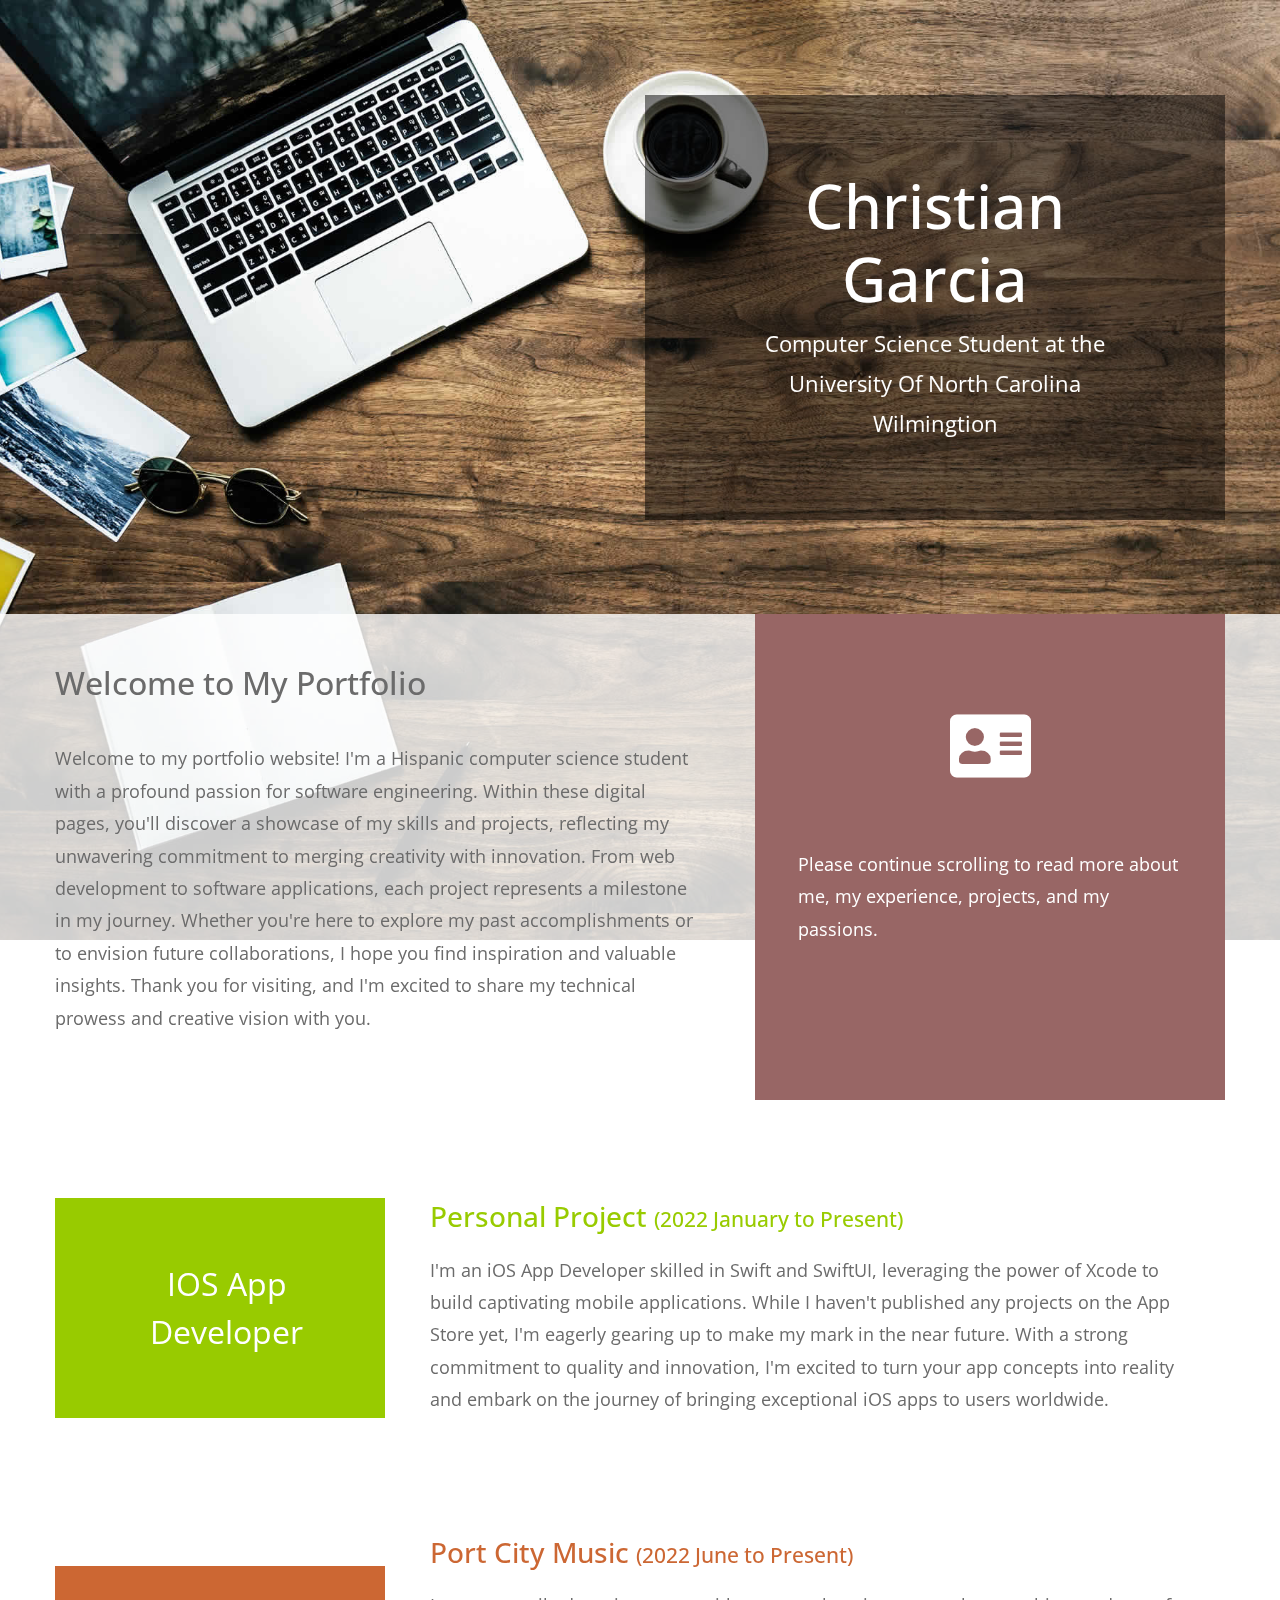
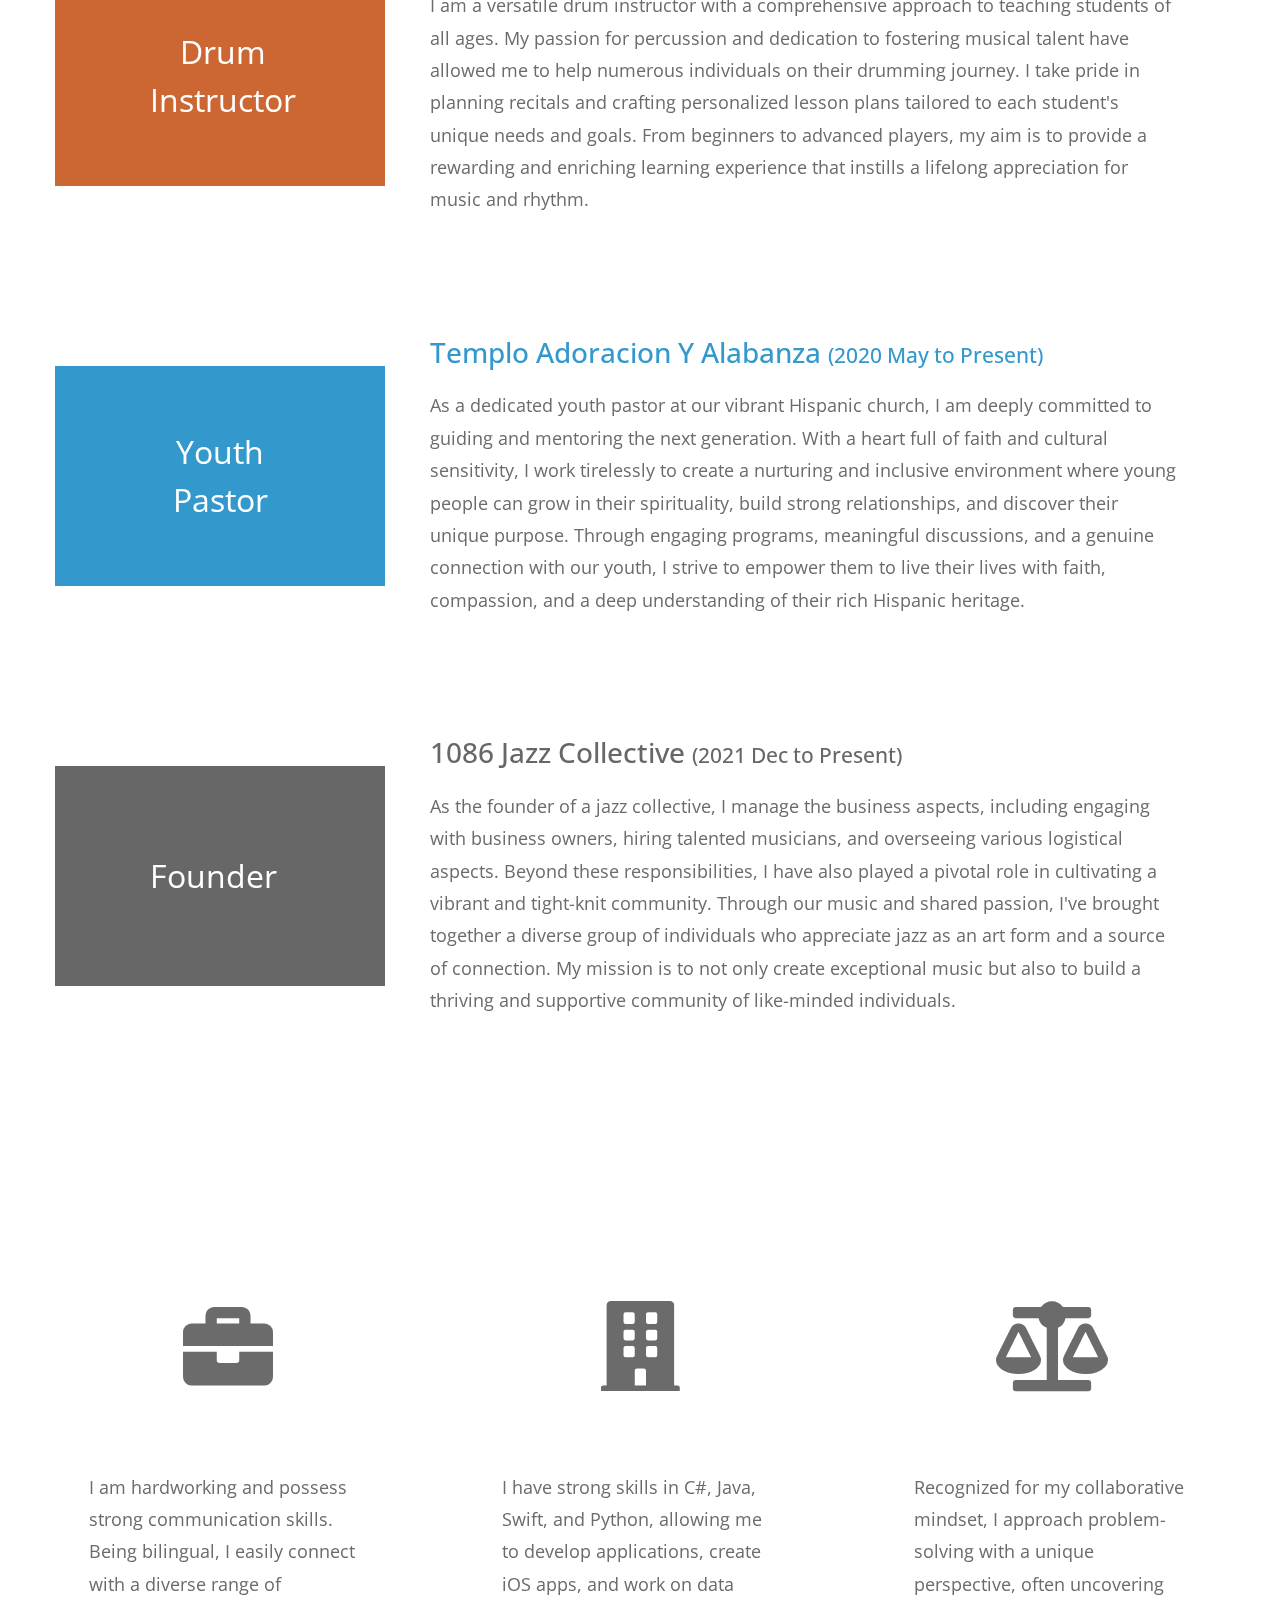
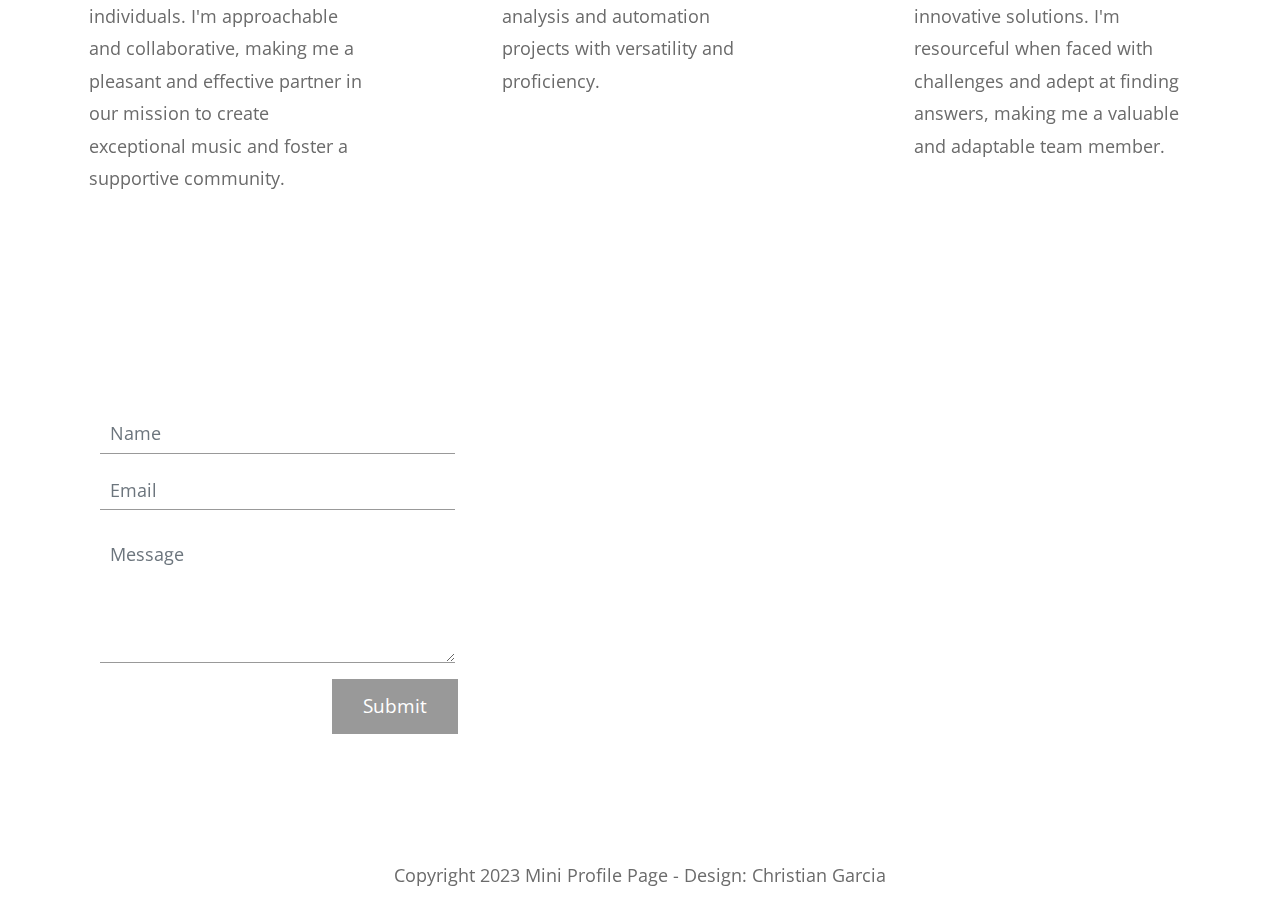
==== index.html @ 71f57b15 "Add files via upload" ====
<!DOCTYPE html>
<html lang="en">
  <head>
    <meta charset="UTF-8" />
    <meta name="viewport" content="width=device-width, initial-scale=1.0" />
    <meta http-equiv="X-UA-Compatible" content="ie=edge" />
    <link rel="stylesheet" href="https://fonts.googleapis.com/css?family=Open+Sans:400,600" />
    <link rel="stylesheet" href="css/all.min.css" />
    <link rel="stylesheet" href="css/bootstrap.min.css" />
    <link rel="stylesheet" href="css/templatemo-style.css" />
    <title>Mini Profile - Free Bootstrap CSS Template</title>
    
<!--
Mini Profile Template
https://templatemo.com/tm-530-mini-profile
-->
  </head>
  <body>
    <!-- Welcome Section -->
    <section id="tmWelcome" class="parallax-window" data-parallax="scroll" data-image-src="img/mini-profile-bg-01.jpg">
      <div class="container-fluid tm-brand-container-outer">
        <div class="row">
          <div class="col-12">
            <!-- Logo Area -->
            <!-- Black transparent bg -->
            <div class="ml-auto mr-0 tm-bg-black-transparent text-white tm-brand-container-inner">
              <div class="tm-brand-container text-center">
                <h1 class="tm-brand-name">Christian Garcia</h1>
                <p class="tm-brand-description mb-0">Computer Science Student at the University Of North Carolina Wilmingtion</p>
              </div>
            </div>
          </div>
        </div>
      </div>

      <div class="tm-bg-white-transparent tm-welcome-container">
        <div class="container-fluid">
          <div class="row h-100">
            <!-- Welcome Text -->
            <!-- White transparent bg -->
            <div class="col-md-7 tm-welcome-left-col">
              <div class="tm-welcome-left">
                <h2 class="tm-welcome-title">Welcome to My Portfolio</h2>
                <p class="pb-0">
                  Welcome to my portfolio website! I'm a Hispanic computer science student with a profound passion for software engineering. Within these digital pages, you'll discover a showcase of my skills and projects, reflecting my unwavering commitment to merging creativity with innovation. From web development to software applications, each project represents a milestone in my journey. Whether you're here to explore my past accomplishments or to envision future collaborations, I hope you find inspiration and valuable insights. Thank you for visiting, and I'm excited to share my technical prowess and creative vision with you. </p>
              </div>
            </div>
            <!-- Brown bg -->
            <div class="col-md-5">
              <div class="tm-welcome-right">
                <i class="fas fa-4x fa-address-card p-3 tm-welcome-icon"></i>
                <p class="mb-0">
                  Please continue scrolling to read more about me, my experience, projects, and my passions.
                </p>
              </div>
            </div>
          </div>
        </div>
      </div>
    </section>
    <!-- End Welcome section -->

    <!-- Portfolio section -->
    <section id="tmPortfolio">
      <div class="container-fluid">
        <div class="row">
          <div class="col-12">
            <div class="tm-portfolio-item">
              <div class="tm-portfolio-name text-white tm-bg-green">
                IOS App Developer
              </div>
              <div class="tm-portfolio-description">
                <h3 class="tm-text-green">
                  Personal Project
                  <span class="tm-title-small">(2022 January to Present)</span>
                </h3>
                <p class="mb-0">
                  I'm an iOS App Developer skilled in Swift and SwiftUI, leveraging the power of Xcode to build captivating mobile applications. While I haven't published any projects on the App Store yet, I'm eagerly gearing up to make my mark in the near future. With a strong commitment to quality and innovation, I'm excited to turn your app concepts into reality and embark on the journey of bringing exceptional iOS apps to users worldwide.
                </p>
              </div>
            </div>

            <div class="tm-portfolio-item">
              <div class="tm-portfolio-name text-white tm-bg-orange">
                Drum Instructor
              </div>
              <div class="tm-portfolio-description">
                <h3 class="tm-text-orange">
                  Port City Music
                  <span class="tm-title-small">(2022 June to Present)</span>
                </h3>
                <p class="mb-0">
                  I am a versatile drum instructor with a comprehensive approach to teaching students of all ages. My passion for percussion and dedication to fostering musical talent have allowed me to help numerous individuals on their drumming journey. I take pride in planning recitals and crafting personalized lesson plans tailored to each student's unique needs and goals. From beginners to advanced players, my aim is to provide a rewarding and enriching learning experience that instills a lifelong appreciation for music and rhythm.
                </p>
              </div>
            </div>

            <div class="tm-portfolio-item">
              <div class="tm-portfolio-name text-white tm-bg-blue">
                Youth Pastor
              </div>
              <div class="tm-portfolio-description">
                <h3 class="tm-text-blue">
                  Templo Adoracion Y Alabanza
                  <span class="tm-title-small">(2020 May to Present)</span>
                </h3>
                <p class="mb-0">
                  As a dedicated youth pastor at our vibrant Hispanic church, I am deeply committed to guiding and mentoring the next generation. With a heart full of faith and cultural sensitivity, I work tirelessly to create a nurturing and inclusive environment where young people can grow in their spirituality, build strong relationships, and discover their unique purpose. Through engaging programs, meaningful discussions, and a genuine connection with our youth, I strive to empower them to live their lives with faith, compassion, and a deep understanding of their rich Hispanic heritage.
                </p>
              </div>
            </div>

            <div class="tm-portfolio-item">
              <div class="tm-portfolio-name text-white tm-bg-dark-gray">
                Founder
              </div>
              <div class="tm-portfolio-description">
                <h3 class="tm-text-dark-gray">
                  1086 Jazz Collective
                  <span class="tm-title-small">
                    (2021 Dec to Present)
                  </span>
                </h3>
                <p class="mb-0">
                  As the founder of a jazz collective, I manage the business aspects, including engaging with business owners, hiring talented musicians, and overseeing various logistical aspects. Beyond these responsibilities, I have also played a pivotal role in cultivating a vibrant and tight-knit community. Through our music and shared passion, I've brought together a diverse group of individuals who appreciate jazz as an art form and a source of connection. My mission is to not only create exceptional music but also to build a thriving and supportive community of like-minded individuals.
                </p>
              </div>
            </div>
          </div>
        </div>
      </div>
    </section>
    <!-- End portfolio section -->

    <!-- Contact section -->
    <div id="tmContact" class="parallax-window" data-parallax="scroll" data-image-src="img/mini-profile-bg-02.jpg">
      <div class="container-fluid">
        <div class="row">
          <div class="col-12">
            <div class="tm-contact-items-container">
              <div class="tm-contact-item">
                <i class="fas fa-5x fa-briefcase tm-contact-item-icon"></i>
                <p class="mb-0">
                  I am hardworking and possess strong communication skills. Being bilingual, I easily connect with a diverse range of individuals. I'm approachable and collaborative, making me a pleasant and effective partner in our mission to create exceptional music and foster a supportive community.
                </p>
              </div>
              <div class="tm-contact-item">
                <i class="fas fa-5x fa-building tm-contact-item-icon"></i>
                <p class="mb-0">
                  I have strong skills in C#, Java, Swift, and Python, allowing me to develop applications, create iOS apps, and work on data analysis and automation projects with versatility and proficiency.
                </p>
              </div>

              <div class="tm-contact-item">
                <i class="fas fa-5x fa-balance-scale tm-contact-item-icon"></i>
                <p class="mb-0">
                  Recognized for my collaborative mindset, I approach problem-solving with a unique perspective, often uncovering innovative solutions. I'm resourceful when faced with challenges and adept at finding answers, making me a valuable and adaptable team member.
                </p>
              </div>
            </div>
          </div>
        </div>

        <div class="row">
          <div class="col-12">
            <form
              action="index.html"
              method="POST"
              id="tmContactForm"
              class="tm-bg-white-transparent"
            >
              <div class="form-group">
                <input
                  type="text"
                  id="contact_name"
                  name="contact_name"
                  class="form-control rounded-0 border-top-0 border-right-0 border-left-0"
                  placeholder="Name"
                  required
                />
              </div>
              <div class="form-group">
                <input
                  type="email"
                  id="contact_email"
                  name="contact_email"
                  class="form-control rounded-0 border-top-0 border-right-0 border-left-0"
                  placeholder="Email"
                  required
                />
              </div>
              <div class="form-group">
                <textarea
                  rows="4"
                  id="contact_message"
                  name="contact_message"
                  class="form-control rounded-0 border-top-0 border-right-0 border-left-0"
                  placeholder="Message"
                  required
                ></textarea>
              </div>
              <div class="text-center">
                <button
                  type="submit"
                  class="btn tm-btn-submit rounded-0 text-white"
                >
                  Submit
                </button>
              </div>
            </form>
          </div>
        </div>
        <!-- row -->
        <div class="row">
          <footer class="col-12">
            <p class="text-center tm-copyright-text">
            Copyright 2023 Mini Profile Page 
            
            - Design: Christian Garcia</p>
          </footer>
        </div>
      </div>
      <!-- container -->
    </div>
    <!-- section -->
    <script src="js/jquery.min.js"></script>
    <script src="js/parallax.min.js"></script>
    <script>
      function detectMsBrowser() {
        using_ms_browser =
          navigator.appName == "Microsoft Internet Explorer" ||
          (navigator.appName == "Netscape" &&
            navigator.appVersion.indexOf("Edge") > -1) ||
          (navigator.appName == "Netscape" &&
            navigator.appVersion.indexOf("Trident") > -1);

        if (using_ms_browser == true) {
          alert(
            "Please use Chrome or Firefox for the best browsing experience!"
          );
        }
      }
      function setBrandMarginTop() {
        var bottomContainerHeight = $(".tm-welcome-container").height();

        $(".tm-brand-container-outer").css({
          "margin-top": -bottomContainerHeight + "px"
        });
      }

      $(function() {
        setBrandMarginTop();
        detectMsBrowser();

        // Handle window resize event
        $(window).resize(function() {
          setBrandMarginTop();
        });
      });
    </script>
  </body>
</html>
---- css/all.min.css ----
.fa,.fab,.fal,.far,.fas{-moz-osx-font-smoothing:grayscale;-webkit-font-smoothing:antialiased;display:inline-block;font-style:normal;font-variant:normal;text-rendering:auto;line-height:1}.fa-lg{font-size:1.33333em;line-height:.75em;vertical-align:-.0667em}.fa-xs{font-size:.75em}.fa-sm{font-size:.875em}.fa-1x{font-size:1em}.fa-2x{font-size:2em}.fa-3x{font-size:3em}.fa-4x{font-size:4em}.fa-5x{font-size:5em}.fa-6x{font-size:6em}.fa-7x{font-size:7em}.fa-8x{font-size:8em}.fa-9x{font-size:9em}.fa-10x{font-size:10em}.fa-fw{text-align:center;width:1.25em}.fa-ul{list-style-type:none;margin-left:2.5em;padding-left:0}.fa-ul>li{position:relative}.fa-li{left:-2em;position:absolute;text-align:center;width:2em;line-height:inherit}.fa-border{border:.08em solid #eee;border-radius:.1em;padding:.2em .25em .15em}.fa-pull-left{float:left}.fa-pull-right{float:right}.fa.fa-pull-left,.fab.fa-pull-left,.fal.fa-pull-left,.far.fa-pull-left,.fas.fa-pull-left{margin-right:.3em}.fa.fa-pull-right,.fab.fa-pull-right,.fal.fa-pull-right,.far.fa-pull-right,.fas.fa-pull-right{margin-left:.3em}.fa-spin{animation:fa-spin 2s infinite linear}.fa-pulse{animation:fa-spin 1s infinite steps(8)}@keyframes fa-spin{0%{transform:rotate(0deg)}to{transform:rotate(1turn)}}.fa-rotate-90{-ms-filter:"progid:DXImageTransform.Microsoft.BasicImage(rotation=1)";transform:rotate(90deg)}.fa-rotate-180{-ms-filter:"progid:DXImageTransform.Microsoft.BasicImage(rotation=2)";transform:rotate(180deg)}.fa-rotate-270{-ms-filter:"progid:DXImageTransform.Microsoft.BasicImage(rotation=3)";transform:rotate(270deg)}.fa-flip-horizontal{-ms-filter:"progid:DXImageTransform.Microsoft.BasicImage(rotation=0, mirror=1)";transform:scaleX(-1)}.fa-flip-vertical{transform:scaleY(-1)}.fa-flip-both,.fa-flip-horizontal.fa-flip-vertical,.fa-flip-vertical{-ms-filter:"progid:DXImageTransform.Microsoft.BasicImage(rotation=2, mirror=1)"}.fa-flip-both,.fa-flip-horizontal.fa-flip-vertical{transform:scale(-1)}:root .fa-flip-both,:root .fa-flip-horizontal,:root .fa-flip-vertical,:root .fa-rotate-90,:root .fa-rotate-180,:root .fa-rotate-270{filter:none}.fa-stack{display:inline-block;height:2em;line-height:2em;position:relative;vertical-align:middle;width:2.5em}.fa-stack-1x,.fa-stack-2x{left:0;position:absolute;text-align:center;width:100%}.fa-stack-1x{line-height:inherit}.fa-stack-2x{font-size:2em}.fa-inverse{color:#fff}.fa-500px:before{content:"\f26e"}.fa-accessible-icon:before{content:"\f368"}.fa-accusoft:before{content:"\f369"}.fa-acquisitions-incorporated:before{content:"\f6af"}.fa-ad:before{content:"\f641"}.fa-address-book:before{content:"\f2b9"}.fa-address-card:before{content:"\f2bb"}.fa-adjust:before{content:"\f042"}.fa-adn:before{content:"\f170"}.fa-adobe:before{content:"\f778"}.fa-adversal:before{content:"\f36a"}.fa-affiliatetheme:before{content:"\f36b"}.fa-air-freshener:before{content:"\f5d0"}.fa-algolia:before{content:"\f36c"}.fa-align-center:before{content:"\f037"}.fa-align-justify:before{content:"\f039"}.fa-align-left:before{content:"\f036"}.fa-align-right:before{content:"\f038"}.fa-alipay:before{content:"\f642"}.fa-allergies:before{content:"\f461"}.fa-amazon:before{content:"\f270"}.fa-amazon-pay:before{content:"\f42c"}.fa-ambulance:before{content:"\f0f9"}.fa-american-sign-language-interpreting:before{content:"\f2a3"}.fa-amilia:before{content:"\f36d"}.fa-anchor:before{content:"\f13d"}.fa-android:before{content:"\f17b"}.fa-angellist:before{content:"\f209"}.fa-angle-double-down:before{content:"\f103"}.fa-angle-double-left:before{content:"\f100"}.fa-angle-double-right:before{content:"\f101"}.fa-angle-double-up:before{content:"\f102"}.fa-angle-down:before{content:"\f107"}.fa-angle-left:before{content:"\f104"}.fa-angle-right:before{content:"\f105"}.fa-angle-up:before{content:"\f106"}.fa-angry:before{content:"\f556"}.fa-angrycreative:before{content:"\f36e"}.fa-angular:before{content:"\f420"}.fa-ankh:before{content:"\f644"}.fa-app-store:before{content:"\f36f"}.fa-app-store-ios:before{content:"\f370"}.fa-apper:before{content:"\f371"}.fa-apple:before{content:"\f179"}.fa-apple-alt:before{content:"\f5d1"}.fa-apple-pay:before{content:"\f415"}.fa-archive:before{content:"\f187"}.fa-archway:before{content:"\f557"}.fa-arrow-alt-circle-down:before{content:"\f358"}.fa-arrow-alt-circle-left:before{content:"\f359"}.fa-arrow-alt-circle-right:before{content:"\f35a"}.fa-arrow-alt-circle-up:before{content:"\f35b"}.fa-arrow-circle-down:before{content:"\f0ab"}.fa-arrow-circle-left:before{content:"\f0a8"}.fa-arrow-circle-right:before{content:"\f0a9"}.fa-arrow-circle-up:before{content:"\f0aa"}.fa-arrow-down:before{content:"\f063"}.fa-arrow-left:before{content:"\f060"}.fa-arrow-right:before{content:"\f061"}.fa-arrow-up:before{content:"\f062"}.fa-arrows-alt:before{content:"\f0b2"}.fa-arrows-alt-h:before{content:"\f337"}.fa-arrows-alt-v:before{content:"\f338"}.fa-artstation:before{content:"\f77a"}.fa-assistive-listening-systems:before{content:"\f2a2"}.fa-asterisk:before{content:"\f069"}.fa-asymmetrik:before{content:"\f372"}.fa-at:before{content:"\f1fa"}.fa-atlas:before{content:"\f558"}.fa-atlassian:before{content:"\f77b"}.fa-atom:before{content:"\f5d2"}.fa-audible:before{content:"\f373"}.fa-audio-description:before{content:"\f29e"}.fa-autoprefixer:before{content:"\f41c"}.fa-avianex:before{content:"\f374"}.fa-aviato:before{content:"\f421"}.fa-award:before{content:"\f559"}.fa-aws:before{content:"\f375"}.fa-baby:before{content:"\f77c"}.fa-baby-carriage:before{content:"\f77d"}.fa-backspace:before{content:"\f55a"}.fa-backward:before{content:"\f04a"}.fa-bacon:before{content:"\f7e5"}.fa-balance-scale:before{content:"\f24e"}.fa-ban:before{content:"\f05e"}.fa-band-aid:before{content:"\f462"}.fa-bandcamp:before{content:"\f2d5"}.fa-barcode:before{content:"\f02a"}.fa-bars:before{content:"\f0c9"}.fa-baseball-ball:before{content:"\f433"}.fa-basketball-ball:before{content:"\f434"}.fa-bath:before{content:"\f2cd"}.fa-battery-empty:before{content:"\f244"}.fa-battery-full:before{content:"\f240"}.fa-battery-half:before{content:"\f242"}.fa-battery-quarter:before{content:"\f243"}.fa-battery-three-quarters:before{content:"\f241"}.fa-bed:before{content:"\f236"}.fa-beer:before{content:"\f0fc"}.fa-behance:before{content:"\f1b4"}.fa-behance-square:before{content:"\f1b5"}.fa-bell:before{content:"\f0f3"}.fa-bell-slash:before{content:"\f1f6"}.fa-bezier-curve:before{content:"\f55b"}.fa-bible:before{content:"\f647"}.fa-bicycle:before{content:"\f206"}.fa-bimobject:before{content:"\f378"}.fa-binoculars:before{content:"\f1e5"}.fa-biohazard:before{content:"\f780"}.fa-birthday-cake:before{content:"\f1fd"}.fa-bitbucket:before{content:"\f171"}.fa-bitcoin:before{content:"\f379"}.fa-bity:before{content:"\f37a"}.fa-black-tie:before{content:"\f27e"}.fa-blackberry:before{content:"\f37b"}.fa-blender:before{content:"\f517"}.fa-blender-phone:before{content:"\f6b6"}.fa-blind:before{content:"\f29d"}.fa-blog:before{content:"\f781"}.fa-blogger:before{content:"\f37c"}.fa-blogger-b:before{content:"\f37d"}.fa-bluetooth:before{content:"\f293"}.fa-bluetooth-b:before{content:"\f294"}.fa-bold:before{content:"\f032"}.fa-bolt:before{content:"\f0e7"}.fa-bomb:before{content:"\f1e2"}.fa-bone:before{content:"\f5d7"}.fa-bong:before{content:"\f55c"}.fa-book:before{content:"\f02d"}.fa-book-dead:before{content:"\f6b7"}.fa-book-medical:before{content:"\f7e6"}.fa-book-open:before{content:"\f518"}.fa-book-reader:before{content:"\f5da"}.fa-bookmark:before{content:"\f02e"}.fa-bowling-ball:before{content:"\f436"}.fa-box:before{content:"\f466"}.fa-box-open:before{content:"\f49e"}.fa-boxes:before{content:"\f468"}.fa-braille:before{content:"\f2a1"}.fa-brain:before{content:"\f5dc"}.fa-bread-slice:before{content:"\f7ec"}.fa-briefcase:before{content:"\f0b1"}.fa-briefcase-medical:before{content:"\f469"}.fa-broadcast-tower:before{content:"\f519"}.fa-broom:before{content:"\f51a"}.fa-brush:before{content:"\f55d"}.fa-btc:before{content:"\f15a"}.fa-bug:before{content:"\f188"}.fa-building:before{content:"\f1ad"}.fa-bullhorn:before{content:"\f0a1"}.fa-bullseye:before{content:"\f140"}.fa-burn:before{content:"\f46a"}.fa-buromobelexperte:before{content:"\f37f"}.fa-bus:before{content:"\f207"}.fa-bus-alt:before{content:"\f55e"}.fa-business-time:before{content:"\f64a"}.fa-buysellads:before{content:"\f20d"}.fa-calculator:before{content:"\f1ec"}.fa-calendar:before{content:"\f133"}.fa-calendar-alt:before{content:"\f073"}.fa-calendar-check:before{content:"\f274"}.fa-calendar-day:before{content:"\f783"}.fa-calendar-minus:before{content:"\f272"}.fa-calendar-plus:before{content:"\f271"}.fa-calendar-times:before{content:"\f273"}.fa-calendar-week:before{content:"\f784"}.fa-camera:before{content:"\f030"}.fa-camera-retro:before{content:"\f083"}.fa-campground:before{content:"\f6bb"}.fa-canadian-maple-leaf:before{content:"\f785"}.fa-candy-cane:before{content:"\f786"}.fa-cannabis:before{content:"\f55f"}.fa-capsules:before{content:"\f46b"}.fa-car:before{content:"\f1b9"}.fa-car-alt:before{content:"\f5de"}.fa-car-battery:before{content:"\f5df"}.fa-car-crash:before{content:"\f5e1"}.fa-car-side:before{content:"\f5e4"}.fa-caret-down:before{content:"\f0d7"}.fa-caret-left:before{content:"\f0d9"}.fa-caret-right:before{content:"\f0da"}.fa-caret-square-down:before{content:"\f150"}.fa-caret-square-left:before{content:"\f191"}.fa-caret-square-right:before{content:"\f152"}.fa-caret-square-up:before{content:"\f151"}.fa-caret-up:before{content:"\f0d8"}.fa-carrot:before{content:"\f787"}.fa-cart-arrow-down:before{content:"\f218"}.fa-cart-plus:before{content:"\f217"}.fa-cash-register:before{content:"\f788"}.fa-cat:before{content:"\f6be"}.fa-cc-amazon-pay:before{content:"\f42d"}.fa-cc-amex:before{content:"\f1f3"}.fa-cc-apple-pay:before{content:"\f416"}.fa-cc-diners-club:before{content:"\f24c"}.fa-cc-discover:before{content:"\f1f2"}.fa-cc-jcb:before{content:"\f24b"}.fa-cc-mastercard:before{content:"\f1f1"}.fa-cc-paypal:before{content:"\f1f4"}.fa-cc-stripe:before{content:"\f1f5"}.fa-cc-visa:before{content:"\f1f0"}.fa-centercode:before{content:"\f380"}.fa-centos:before{content:"\f789"}.fa-certificate:before{content:"\f0a3"}.fa-chair:before{content:"\f6c0"}.fa-chalkboard:before{content:"\f51b"}.fa-chalkboard-teacher:before{content:"\f51c"}.fa-charging-station:before{content:"\f5e7"}.fa-chart-area:before{content:"\f1fe"}.fa-chart-bar:before{content:"\f080"}.fa-chart-line:before{content:"\f201"}.fa-chart-pie:before{content:"\f200"}.fa-check:before{content:"\f00c"}.fa-check-circle:before{content:"\f058"}.fa-check-double:before{content:"\f560"}.fa-check-square:before{content:"\f14a"}.fa-cheese:before{content:"\f7ef"}.fa-chess:before{content:"\f439"}.fa-chess-bishop:before{content:"\f43a"}.fa-chess-board:before{content:"\f43c"}.fa-chess-king:before{content:"\f43f"}.fa-chess-knight:before{content:"\f441"}.fa-chess-pawn:before{content:"\f443"}.fa-chess-queen:before{content:"\f445"}.fa-chess-rook:before{content:"\f447"}.fa-chevron-circle-down:before{content:"\f13a"}.fa-chevron-circle-left:before{content:"\f137"}.fa-chevron-circle-right:before{content:"\f138"}.fa-chevron-circle-up:before{content:"\f139"}.fa-chevron-down:before{content:"\f078"}.fa-chevron-left:before{content:"\f053"}.fa-chevron-right:before{content:"\f054"}.fa-chevron-up:before{content:"\f077"}.fa-child:before{content:"\f1ae"}.fa-chrome:before{content:"\f268"}.fa-church:before{content:"\f51d"}.fa-circle:before{content:"\f111"}.fa-circle-notch:before{content:"\f1ce"}.fa-city:before{content:"\f64f"}.fa-clinic-medical:before{content:"\f7f2"}.fa-clipboard:before{content:"\f328"}.fa-clipboard-check:before{content:"\f46c"}.fa-clipboard-list:before{content:"\f46d"}.fa-clock:before{content:"\f017"}.fa-clone:before{content:"\f24d"}.fa-closed-captioning:before{content:"\f20a"}.fa-cloud:before{content:"\f0c2"}.fa-cloud-download-alt:before{content:"\f381"}.fa-cloud-meatball:before{content:"\f73b"}.fa-cloud-moon:before{content:"\f6c3"}.fa-cloud-moon-rain:before{content:"\f73c"}.fa-cloud-rain:before{content:"\f73d"}.fa-cloud-showers-heavy:before{content:"\f740"}.fa-cloud-sun:before{content:"\f6c4"}.fa-cloud-sun-rain:before{content:"\f743"}.fa-cloud-upload-alt:before{content:"\f382"}.fa-cloudscale:before{content:"\f383"}.fa-cloudsmith:before{content:"\f384"}.fa-cloudversify:before{content:"\f385"}.fa-cocktail:before{content:"\f561"}.fa-code:before{content:"\f121"}.fa-code-branch:before{content:"\f126"}.fa-codepen:before{content:"\f1cb"}.fa-codiepie:before{content:"\f284"}.fa-coffee:before{content:"\f0f4"}.fa-cog:before{content:"\f013"}.fa-cogs:before{content:"\f085"}.fa-coins:before{content:"\f51e"}.fa-columns:before{content:"\f0db"}.fa-comment:before{content:"\f075"}.fa-comment-alt:before{content:"\f27a"}.fa-comment-dollar:before{content:"\f651"}.fa-comment-dots:before{content:"\f4ad"}.fa-comment-medical:before{content:"\f7f5"}.fa-comment-slash:before{content:"\f4b3"}.fa-comments:before{content:"\f086"}.fa-comments-dollar:before{content:"\f653"}.fa-compact-disc:before{content:"\f51f"}.fa-compass:before{content:"\f14e"}.fa-compress:before{content:"\f066"}.fa-compress-arrows-alt:before{content:"\f78c"}.fa-concierge-bell:before{content:"\f562"}.fa-confluence:before{content:"\f78d"}.fa-connectdevelop:before{content:"\f20e"}.fa-contao:before{content:"\f26d"}.fa-cookie:before{content:"\f563"}.fa-cookie-bite:before{content:"\f564"}.fa-copy:before{content:"\f0c5"}.fa-copyright:before{content:"\f1f9"}.fa-couch:before{content:"\f4b8"}.fa-cpanel:before{content:"\f388"}.fa-creative-commons:before{content:"\f25e"}.fa-creative-commons-by:before{content:"\f4e7"}.fa-creative-commons-nc:before{content:"\f4e8"}.fa-creative-commons-nc-eu:before{content:"\f4e9"}.fa-creative-commons-nc-jp:before{content:"\f4ea"}.fa-creative-commons-nd:before{content:"\f4eb"}.fa-creative-commons-pd:before{content:"\f4ec"}.fa-creative-commons-pd-alt:before{content:"\f4ed"}.fa-creative-commons-remix:before{content:"\f4ee"}.fa-creative-commons-sa:before{content:"\f4ef"}.fa-creative-commons-sampling:before{content:"\f4f0"}.fa-creative-commons-sampling-plus:before{content:"\f4f1"}.fa-creative-commons-share:before{content:"\f4f2"}.fa-creative-commons-zero:before{content:"\f4f3"}.fa-credit-card:before{content:"\f09d"}.fa-critical-role:before{content:"\f6c9"}.fa-crop:before{content:"\f125"}.fa-crop-alt:before{content:"\f565"}.fa-cross:before{content:"\f654"}.fa-crosshairs:before{content:"\f05b"}.fa-crow:before{content:"\f520"}.fa-crown:before{content:"\f521"}.fa-crutch:before{content:"\f7f7"}.fa-css3:before{content:"\f13c"}.fa-css3-alt:before{content:"\f38b"}.fa-cube:before{content:"\f1b2"}.fa-cubes:before{content:"\f1b3"}.fa-cut:before{content:"\f0c4"}.fa-cuttlefish:before{content:"\f38c"}.fa-d-and-d:before{content:"\f38d"}.fa-d-and-d-beyond:before{content:"\f6ca"}.fa-dashcube:before{content:"\f210"}.fa-database:before{content:"\f1c0"}.fa-deaf:before{content:"\f2a4"}.fa-delicious:before{content:"\f1a5"}.fa-democrat:before{content:"\f747"}.fa-deploydog:before{content:"\f38e"}.fa-deskpro:before{content:"\f38f"}.fa-desktop:before{content:"\f108"}.fa-dev:before{content:"\f6cc"}.fa-deviantart:before{content:"\f1bd"}.fa-dharmachakra:before{content:"\f655"}.fa-dhl:before{content:"\f790"}.fa-diagnoses:before{content:"\f470"}.fa-diaspora:before{content:"\f791"}.fa-dice:before{content:"\f522"}.fa-dice-d20:before{content:"\f6cf"}.fa-dice-d6:before{content:"\f6d1"}.fa-dice-five:before{content:"\f523"}.fa-dice-four:before{content:"\f524"}.fa-dice-one:before{content:"\f525"}.fa-dice-six:before{content:"\f526"}.fa-dice-three:before{content:"\f527"}.fa-dice-two:before{content:"\f528"}.fa-digg:before{content:"\f1a6"}.fa-digital-ocean:before{content:"\f391"}.fa-digital-tachograph:before{content:"\f566"}.fa-directions:before{content:"\f5eb"}.fa-discord:before{content:"\f392"}.fa-discourse:before{content:"\f393"}.fa-divide:before{content:"\f529"}.fa-dizzy:before{content:"\f567"}.fa-dna:before{content:"\f471"}.fa-dochub:before{content:"\f394"}.fa-docker:before{content:"\f395"}.fa-dog:before{content:"\f6d3"}.fa-dollar-sign:before{content:"\f155"}.fa-dolly:before{content:"\f472"}.fa-dolly-flatbed:before{content:"\f474"}.fa-donate:before{content:"\f4b9"}.fa-door-closed:before{content:"\f52a"}.fa-door-open:before{content:"\f52b"}.fa-dot-circle:before{content:"\f192"}.fa-dove:before{content:"\f4ba"}.fa-download:before{content:"\f019"}.fa-draft2digital:before{content:"\f396"}.fa-drafting-compass:before{content:"\f568"}.fa-dragon:before{content:"\f6d5"}.fa-draw-polygon:before{content:"\f5ee"}.fa-dribbble:before{content:"\f17d"}.fa-dribbble-square:before{content:"\f397"}.fa-dropbox:before{content:"\f16b"}.fa-drum:before{content:"\f569"}.fa-drum-steelpan:before{content:"\f56a"}.fa-drumstick-bite:before{content:"\f6d7"}.fa-drupal:before{content:"\f1a9"}.fa-dumbbell:before{content:"\f44b"}.fa-dumpster:before{content:"\f793"}.fa-dumpster-fire:before{content:"\f794"}.fa-dungeon:before{content:"\f6d9"}.fa-dyalog:before{content:"\f399"}.fa-earlybirds:before{content:"\f39a"}.fa-ebay:before{content:"\f4f4"}.fa-edge:before{content:"\f282"}.fa-edit:before{content:"\f044"}.fa-egg:before{content:"\f7fb"}.fa-eject:before{content:"\f052"}.fa-elementor:before{content:"\f430"}.fa-ellipsis-h:before{content:"\f141"}.fa-ellipsis-v:before{content:"\f142"}.fa-ello:before{content:"\f5f1"}.fa-ember:before{content:"\f423"}.fa-empire:before{content:"\f1d1"}.fa-envelope:before{content:"\f0e0"}.fa-envelope-open:before{content:"\f2b6"}.fa-envelope-open-text:before{content:"\f658"}.fa-envelope-square:before{content:"\f199"}.fa-envira:before{content:"\f299"}.fa-equals:before{content:"\f52c"}.fa-eraser:before{content:"\f12d"}.fa-erlang:before{content:"\f39d"}.fa-ethereum:before{content:"\f42e"}.fa-ethernet:before{content:"\f796"}.fa-etsy:before{content:"\f2d7"}.fa-euro-sign:before{content:"\f153"}.fa-exchange-alt:before{content:"\f362"}.fa-exclamation:before{content:"\f12a"}.fa-exclamation-circle:before{content:"\f06a"}.fa-exclamation-triangle:before{content:"\f071"}.fa-expand:before{content:"\f065"}.fa-expand-arrows-alt:before{content:"\f31e"}.fa-expeditedssl:before{content:"\f23e"}.fa-external-link-alt:before{content:"\f35d"}.fa-external-link-square-alt:before{content:"\f360"}.fa-eye:before{content:"\f06e"}.fa-eye-dropper:before{content:"\f1fb"}.fa-eye-slash:before{content:"\f070"}.fa-facebook:before{content:"\f09a"}.fa-facebook-f:before{content:"\f39e"}.fa-facebook-messenger:before{content:"\f39f"}.fa-facebook-square:before{content:"\f082"}.fa-fantasy-flight-games:before{content:"\f6dc"}.fa-fast-backward:before{content:"\f049"}.fa-fast-forward:before{content:"\f050"}.fa-fax:before{content:"\f1ac"}.fa-feather:before{content:"\f52d"}.fa-feather-alt:before{content:"\f56b"}.fa-fedex:before{content:"\f797"}.fa-fedora:before{content:"\f798"}.fa-female:before{content:"\f182"}.fa-fighter-jet:before{content:"\f0fb"}.fa-figma:before{content:"\f799"}.fa-file:before{content:"\f15b"}.fa-file-alt:before{content:"\f15c"}.fa-file-archive:before{content:"\f1c6"}.fa-file-audio:before{content:"\f1c7"}.fa-file-code:before{content:"\f1c9"}.fa-file-contract:before{content:"\f56c"}.fa-file-csv:before{content:"\f6dd"}.fa-file-download:before{content:"\f56d"}.fa-file-excel:before{content:"\f1c3"}.fa-file-export:before{content:"\f56e"}.fa-file-image:before{content:"\f1c5"}.fa-file-import:before{content:"\f56f"}.fa-file-invoice:before{content:"\f570"}.fa-file-invoice-dollar:before{content:"\f571"}.fa-file-medical:before{content:"\f477"}.fa-file-medical-alt:before{content:"\f478"}.fa-file-pdf:before{content:"\f1c1"}.fa-file-powerpoint:before{content:"\f1c4"}.fa-file-prescription:before{content:"\f572"}.fa-file-signature:before{content:"\f573"}.fa-file-upload:before{content:"\f574"}.fa-file-video:before{content:"\f1c8"}.fa-file-word:before{content:"\f1c2"}.fa-fill:before{content:"\f575"}.fa-fill-drip:before{content:"\f576"}.fa-film:before{content:"\f008"}.fa-filter:before{content:"\f0b0"}.fa-fingerprint:before{content:"\f577"}.fa-fire:before{content:"\f06d"}.fa-fire-alt:before{content:"\f7e4"}.fa-fire-extinguisher:before{content:"\f134"}.fa-firefox:before{content:"\f269"}.fa-first-aid:before{content:"\f479"}.fa-first-order:before{content:"\f2b0"}.fa-first-order-alt:before{content:"\f50a"}.fa-firstdraft:before{content:"\f3a1"}.fa-fish:before{content:"\f578"}.fa-fist-raised:before{content:"\f6de"}.fa-flag:before{content:"\f024"}.fa-flag-checkered:before{content:"\f11e"}.fa-flag-usa:before{content:"\f74d"}.fa-flask:before{content:"\f0c3"}.fa-flickr:before{content:"\f16e"}.fa-flipboard:before{content:"\f44d"}.fa-flushed:before{content:"\f579"}.fa-fly:before{content:"\f417"}.fa-folder:before{content:"\f07b"}.fa-folder-minus:before{content:"\f65d"}.fa-folder-open:before{content:"\f07c"}.fa-folder-plus:before{content:"\f65e"}.fa-font:before{content:"\f031"}.fa-font-awesome:before{content:"\f2b4"}.fa-font-awesome-alt:before{content:"\f35c"}.fa-font-awesome-flag:before{content:"\f425"}.fa-font-awesome-logo-full:before{content:"\f4e6"}.fa-fonticons:before{content:"\f280"}.fa-fonticons-fi:before{content:"\f3a2"}.fa-football-ball:before{content:"\f44e"}.fa-fort-awesome:before{content:"\f286"}.fa-fort-awesome-alt:before{content:"\f3a3"}.fa-forumbee:before{content:"\f211"}.fa-forward:before{content:"\f04e"}.fa-foursquare:before{content:"\f180"}.fa-free-code-camp:before{content:"\f2c5"}.fa-freebsd:before{content:"\f3a4"}.fa-frog:before{content:"\f52e"}.fa-frown:before{content:"\f119"}.fa-frown-open:before{content:"\f57a"}.fa-fulcrum:before{content:"\f50b"}.fa-funnel-dollar:before{content:"\f662"}.fa-futbol:before{content:"\f1e3"}.fa-galactic-republic:before{content:"\f50c"}.fa-galactic-senate:before{content:"\f50d"}.fa-gamepad:before{content:"\f11b"}.fa-gas-pump:before{content:"\f52f"}.fa-gavel:before{content:"\f0e3"}.fa-gem:before{content:"\f3a5"}.fa-genderless:before{content:"\f22d"}.fa-get-pocket:before{content:"\f265"}.fa-gg:before{content:"\f260"}.fa-gg-circle:before{content:"\f261"}.fa-ghost:before{content:"\f6e2"}.fa-gift:before{content:"\f06b"}.fa-gifts:before{content:"\f79c"}.fa-git:before{content:"\f1d3"}.fa-git-square:before{content:"\f1d2"}.fa-github:before{content:"\f09b"}.fa-github-alt:before{content:"\f113"}.fa-github-square:before{content:"\f092"}.fa-gitkraken:before{content:"\f3a6"}.fa-gitlab:before{content:"\f296"}.fa-gitter:before{content:"\f426"}.fa-glass-cheers:before{content:"\f79f"}.fa-glass-martini:before{content:"\f000"}.fa-glass-martini-alt:before{content:"\f57b"}.fa-glass-whiskey:before{content:"\f7a0"}.fa-glasses:before{content:"\f530"}.fa-glide:before{content:"\f2a5"}.fa-glide-g:before{content:"\f2a6"}.fa-globe:before{content:"\f0ac"}.fa-globe-africa:before{content:"\f57c"}.fa-globe-americas:before{content:"\f57d"}.fa-globe-asia:before{content:"\f57e"}.fa-globe-europe:before{content:"\f7a2"}.fa-gofore:before{content:"\f3a7"}.fa-golf-ball:before{content:"\f450"}.fa-goodreads:before{content:"\f3a8"}.fa-goodreads-g:before{content:"\f3a9"}.fa-google:before{content:"\f1a0"}.fa-google-drive:before{content:"\f3aa"}.fa-google-play:before{content:"\f3ab"}.fa-google-plus:before{content:"\f2b3"}.fa-google-plus-g:before{content:"\f0d5"}.fa-google-plus-square:before{content:"\f0d4"}.fa-google-wallet:before{content:"\f1ee"}.fa-gopuram:before{content:"\f664"}.fa-graduation-cap:before{content:"\f19d"}.fa-gratipay:before{content:"\f184"}.fa-grav:before{content:"\f2d6"}.fa-greater-than:before{content:"\f531"}.fa-greater-than-equal:before{content:"\f532"}.fa-grimace:before{content:"\f57f"}.fa-grin:before{content:"\f580"}.fa-grin-alt:before{content:"\f581"}.fa-grin-beam:before{content:"\f582"}.fa-grin-beam-sweat:before{content:"\f583"}.fa-grin-hearts:before{content:"\f584"}.fa-grin-squint:before{content:"\f585"}.fa-grin-squint-tears:before{content:"\f586"}.fa-grin-stars:before{content:"\f587"}.fa-grin-tears:before{content:"\f588"}.fa-grin-tongue:before{content:"\f589"}.fa-grin-tongue-squint:before{content:"\f58a"}.fa-grin-tongue-wink:before{content:"\f58b"}.fa-grin-wink:before{content:"\f58c"}.fa-grip-horizontal:before{content:"\f58d"}.fa-grip-lines:before{content:"\f7a4"}.fa-grip-lines-vertical:before{content:"\f7a5"}.fa-grip-vertical:before{content:"\f58e"}.fa-gripfire:before{content:"\f3ac"}.fa-grunt:before{content:"\f3ad"}.fa-guitar:before{content:"\f7a6"}.fa-gulp:before{content:"\f3ae"}.fa-h-square:before{content:"\f0fd"}.fa-hacker-news:before{content:"\f1d4"}.fa-hacker-news-square:before{content:"\f3af"}.fa-hackerrank:before{content:"\f5f7"}.fa-hamburger:before{content:"\f805"}.fa-hammer:before{content:"\f6e3"}.fa-hamsa:before{content:"\f665"}.fa-hand-holding:before{content:"\f4bd"}.fa-hand-holding-heart:before{content:"\f4be"}.fa-hand-holding-usd:before{content:"\f4c0"}.fa-hand-lizard:before{content:"\f258"}.fa-hand-middle-finger:before{content:"\f806"}.fa-hand-paper:before{content:"\f256"}.fa-hand-peace:before{content:"\f25b"}.fa-hand-point-down:before{content:"\f0a7"}.fa-hand-point-left:before{content:"\f0a5"}.fa-hand-point-right:before{content:"\f0a4"}.fa-hand-point-up:before{content:"\f0a6"}.fa-hand-pointer:before{content:"\f25a"}.fa-hand-rock:before{content:"\f255"}.fa-hand-scissors:before{content:"\f257"}.fa-hand-spock:before{content:"\f259"}.fa-hands:before{content:"\f4c2"}.fa-hands-helping:before{content:"\f4c4"}.fa-handshake:before{content:"\f2b5"}.fa-hanukiah:before{content:"\f6e6"}.fa-hard-hat:before{content:"\f807"}.fa-hashtag:before{content:"\f292"}.fa-hat-wizard:before{content:"\f6e8"}.fa-haykal:before{content:"\f666"}.fa-hdd:before{content:"\f0a0"}.fa-heading:before{content:"\f1dc"}.fa-headphones:before{content:"\f025"}.fa-headphones-alt:before{content:"\f58f"}.fa-headset:before{content:"\f590"}.fa-heart:before{content:"\f004"}.fa-heart-broken:before{content:"\f7a9"}.fa-heartbeat:before{content:"\f21e"}.fa-helicopter:before{content:"\f533"}.fa-highlighter:before{content:"\f591"}.fa-hiking:before{content:"\f6ec"}.fa-hippo:before{content:"\f6ed"}.fa-hips:before{content:"\f452"}.fa-hire-a-helper:before{content:"\f3b0"}.fa-history:before{content:"\f1da"}.fa-hockey-puck:before{content:"\f453"}.fa-holly-berry:before{content:"\f7aa"}.fa-home:before{content:"\f015"}.fa-hooli:before{content:"\f427"}.fa-hornbill:before{content:"\f592"}.fa-horse:before{content:"\f6f0"}.fa-horse-head:before{content:"\f7ab"}.fa-hospital:before{content:"\f0f8"}.fa-hospital-alt:before{content:"\f47d"}.fa-hospital-symbol:before{content:"\f47e"}.fa-hot-tub:before{content:"\f593"}.fa-hotdog:before{content:"\f80f"}.fa-hotel:before{content:"\f594"}.fa-hotjar:before{content:"\f3b1"}.fa-hourglass:before{content:"\f254"}.fa-hourglass-end:before{content:"\f253"}.fa-hourglass-half:before{content:"\f252"}.fa-hourglass-start:before{content:"\f251"}.fa-house-damage:before{content:"\f6f1"}.fa-houzz:before{content:"\f27c"}.fa-hryvnia:before{content:"\f6f2"}.fa-html5:before{content:"\f13b"}.fa-hubspot:before{content:"\f3b2"}.fa-i-cursor:before{content:"\f246"}.fa-ice-cream:before{content:"\f810"}.fa-icicles:before{content:"\f7ad"}.fa-id-badge:before{content:"\f2c1"}.fa-id-card:before{content:"\f2c2"}.fa-id-card-alt:before{content:"\f47f"}.fa-igloo:before{content:"\f7ae"}.fa-image:before{content:"\f03e"}.fa-images:before{content:"\f302"}.fa-imdb:before{content:"\f2d8"}.fa-inbox:before{content:"\f01c"}.fa-indent:before{content:"\f03c"}.fa-industry:before{content:"\f275"}.fa-infinity:before{content:"\f534"}.fa-info:before{content:"\f129"}.fa-info-circle:before{content:"\f05a"}.fa-instagram:before{content:"\f16d"}.fa-intercom:before{content:"\f7af"}.fa-internet-explorer:before{content:"\f26b"}.fa-invision:before{content:"\f7b0"}.fa-ioxhost:before{content:"\f208"}.fa-italic:before{content:"\f033"}.fa-itunes:before{content:"\f3b4"}.fa-itunes-note:before{content:"\f3b5"}.fa-java:before{content:"\f4e4"}.fa-jedi:before{content:"\f669"}.fa-jedi-order:before{content:"\f50e"}.fa-jenkins:before{content:"\f3b6"}.fa-jira:before{content:"\f7b1"}.fa-joget:before{content:"\f3b7"}.fa-joint:before{content:"\f595"}.fa-joomla:before{content:"\f1aa"}.fa-journal-whills:before{content:"\f66a"}.fa-js:before{content:"\f3b8"}.fa-js-square:before{content:"\f3b9"}.fa-jsfiddle:before{content:"\f1cc"}.fa-kaaba:before{content:"\f66b"}.fa-kaggle:before{content:"\f5fa"}.fa-key:before{content:"\f084"}.fa-keybase:before{content:"\f4f5"}.fa-keyboard:before{content:"\f11c"}.fa-keycdn:before{content:"\f3ba"}.fa-khanda:before{content:"\f66d"}.fa-kickstarter:before{content:"\f3bb"}.fa-kickstarter-k:before{content:"\f3bc"}.fa-kiss:before{content:"\f596"}.fa-kiss-beam:before{content:"\f597"}.fa-kiss-wink-heart:before{content:"\f598"}.fa-kiwi-bird:before{content:"\f535"}.fa-korvue:before{content:"\f42f"}.fa-landmark:before{content:"\f66f"}.fa-language:before{content:"\f1ab"}.fa-laptop:before{content:"\f109"}.fa-laptop-code:before{content:"\f5fc"}.fa-laptop-medical:before{content:"\f812"}.fa-laravel:before{content:"\f3bd"}.fa-lastfm:before{content:"\f202"}.fa-lastfm-square:before{content:"\f203"}.fa-laugh:before{content:"\f599"}.fa-laugh-beam:before{content:"\f59a"}.fa-laugh-squint:before{content:"\f59b"}.fa-laugh-wink:before{content:"\f59c"}.fa-layer-group:before{content:"\f5fd"}.fa-leaf:before{content:"\f06c"}.fa-leanpub:before{content:"\f212"}.fa-lemon:before{content:"\f094"}.fa-less:before{content:"\f41d"}.fa-less-than:before{content:"\f536"}.fa-less-than-equal:before{content:"\f537"}.fa-level-down-alt:before{content:"\f3be"}.fa-level-up-alt:before{content:"\f3bf"}.fa-life-ring:before{content:"\f1cd"}.fa-lightbulb:before{content:"\f0eb"}.fa-line:before{content:"\f3c0"}.fa-link:before{content:"\f0c1"}.fa-linkedin:before{content:"\f08c"}.fa-linkedin-in:before{content:"\f0e1"}.fa-linode:before{content:"\f2b8"}.fa-linux:before{content:"\f17c"}.fa-lira-sign:before{content:"\f195"}.fa-list:before{content:"\f03a"}.fa-list-alt:before{content:"\f022"}.fa-list-ol:before{content:"\f0cb"}.fa-list-ul:before{content:"\f0ca"}.fa-location-arrow:before{content:"\f124"}.fa-lock:before{content:"\f023"}.fa-lock-open:before{content:"\f3c1"}.fa-long-arrow-alt-down:before{content:"\f309"}.fa-long-arrow-alt-left:before{content:"\f30a"}.fa-long-arrow-alt-right:before{content:"\f30b"}.fa-long-arrow-alt-up:before{content:"\f30c"}.fa-low-vision:before{content:"\f2a8"}.fa-luggage-cart:before{content:"\f59d"}.fa-lyft:before{content:"\f3c3"}.fa-magento:before{content:"\f3c4"}.fa-magic:before{content:"\f0d0"}.fa-magnet:before{content:"\f076"}.fa-mail-bulk:before{content:"\f674"}.fa-mailchimp:before{content:"\f59e"}.fa-male:before{content:"\f183"}.fa-mandalorian:before{content:"\f50f"}.fa-map:before{content:"\f279"}.fa-map-marked:before{content:"\f59f"}.fa-map-marked-alt:before{content:"\f5a0"}.fa-map-marker:before{content:"\f041"}.fa-map-marker-alt:before{content:"\f3c5"}.fa-map-pin:before{content:"\f276"}.fa-map-signs:before{content:"\f277"}.fa-markdown:before{content:"\f60f"}.fa-marker:before{content:"\f5a1"}.fa-mars:before{content:"\f222"}.fa-mars-double:before{content:"\f227"}.fa-mars-stroke:before{content:"\f229"}.fa-mars-stroke-h:before{content:"\f22b"}.fa-mars-stroke-v:before{content:"\f22a"}.fa-mask:before{content:"\f6fa"}.fa-mastodon:before{content:"\f4f6"}.fa-maxcdn:before{content:"\f136"}.fa-medal:before{content:"\f5a2"}.fa-medapps:before{content:"\f3c6"}.fa-medium:before{content:"\f23a"}.fa-medium-m:before{content:"\f3c7"}.fa-medkit:before{content:"\f0fa"}.fa-medrt:before{content:"\f3c8"}.fa-meetup:before{content:"\f2e0"}.fa-megaport:before{content:"\f5a3"}.fa-meh:before{content:"\f11a"}.fa-meh-blank:before{content:"\f5a4"}.fa-meh-rolling-eyes:before{content:"\f5a5"}.fa-memory:before{content:"\f538"}.fa-mendeley:before{content:"\f7b3"}.fa-menorah:before{content:"\f676"}.fa-mercury:before{content:"\f223"}.fa-meteor:before{content:"\f753"}.fa-microchip:before{content:"\f2db"}.fa-microphone:before{content:"\f130"}.fa-microphone-alt:before{content:"\f3c9"}.fa-microphone-alt-slash:before{content:"\f539"}.fa-microphone-slash:before{content:"\f131"}.fa-microscope:before{content:"\f610"}.fa-microsoft:before{content:"\f3ca"}.fa-minus:before{content:"\f068"}.fa-minus-circle:before{content:"\f056"}.fa-minus-square:before{content:"\f146"}.fa-mitten:before{content:"\f7b5"}.fa-mix:before{content:"\f3cb"}.fa-mixcloud:before{content:"\f289"}.fa-mizuni:before{content:"\f3cc"}.fa-mobile:before{content:"\f10b"}.fa-mobile-alt:before{content:"\f3cd"}.fa-modx:before{content:"\f285"}.fa-monero:before{content:"\f3d0"}.fa-money-bill:before{content:"\f0d6"}.fa-money-bill-alt:before{content:"\f3d1"}.fa-money-bill-wave:before{content:"\f53a"}.fa-money-bill-wave-alt:before{content:"\f53b"}.fa-money-check:before{content:"\f53c"}.fa-money-check-alt:before{content:"\f53d"}.fa-monument:before{content:"\f5a6"}.fa-moon:before{content:"\f186"}.fa-mortar-pestle:before{content:"\f5a7"}.fa-mosque:before{content:"\f678"}.fa-motorcycle:before{content:"\f21c"}.fa-mountain:before{content:"\f6fc"}.fa-mouse-pointer:before{content:"\f245"}.fa-mug-hot:before{content:"\f7b6"}.fa-music:before{content:"\f001"}.fa-napster:before{content:"\f3d2"}.fa-neos:before{content:"\f612"}.fa-network-wired:before{content:"\f6ff"}.fa-neuter:before{content:"\f22c"}.fa-newspaper:before{content:"\f1ea"}.fa-nimblr:before{content:"\f5a8"}.fa-nintendo-switch:before{content:"\f418"}.fa-node:before{content:"\f419"}.fa-node-js:before{content:"\f3d3"}.fa-not-equal:before{content:"\f53e"}.fa-notes-medical:before{content:"\f481"}.fa-npm:before{content:"\f3d4"}.fa-ns8:before{content:"\f3d5"}.fa-nutritionix:before{content:"\f3d6"}.fa-object-group:before{content:"\f247"}.fa-object-ungroup:before{content:"\f248"}.fa-odnoklassniki:before{content:"\f263"}.fa-odnoklassniki-square:before{content:"\f264"}.fa-oil-can:before{content:"\f613"}.fa-old-republic:before{content:"\f510"}.fa-om:before{content:"\f679"}.fa-opencart:before{content:"\f23d"}.fa-openid:before{content:"\f19b"}.fa-opera:before{content:"\f26a"}.fa-optin-monster:before{content:"\f23c"}.fa-osi:before{content:"\f41a"}.fa-otter:before{content:"\f700"}.fa-outdent:before{content:"\f03b"}.fa-page4:before{content:"\f3d7"}.fa-pagelines:before{content:"\f18c"}.fa-pager:before{content:"\f815"}.fa-paint-brush:before{content:"\f1fc"}.fa-paint-roller:before{content:"\f5aa"}.fa-palette:before{content:"\f53f"}.fa-palfed:before{content:"\f3d8"}.fa-pallet:before{content:"\f482"}.fa-paper-plane:before{content:"\f1d8"}.fa-paperclip:before{content:"\f0c6"}.fa-parachute-box:before{content:"\f4cd"}.fa-paragraph:before{content:"\f1dd"}.fa-parking:before{content:"\f540"}.fa-passport:before{content:"\f5ab"}.fa-pastafarianism:before{content:"\f67b"}.fa-paste:before{content:"\f0ea"}.fa-patreon:before{content:"\f3d9"}.fa-pause:before{content:"\f04c"}.fa-pause-circle:before{content:"\f28b"}.fa-paw:before{content:"\f1b0"}.fa-paypal:before{content:"\f1ed"}.fa-peace:before{content:"\f67c"}.fa-pen:before{content:"\f304"}.fa-pen-alt:before{content:"\f305"}.fa-pen-fancy:before{content:"\f5ac"}.fa-pen-nib:before{content:"\f5ad"}.fa-pen-square:before{content:"\f14b"}.fa-pencil-alt:before{content:"\f303"}.fa-pencil-ruler:before{content:"\f5ae"}.fa-penny-arcade:before{content:"\f704"}.fa-people-carry:before{content:"\f4ce"}.fa-pepper-hot:before{content:"\f816"}.fa-percent:before{content:"\f295"}.fa-percentage:before{content:"\f541"}.fa-periscope:before{content:"\f3da"}.fa-person-booth:before{content:"\f756"}.fa-phabricator:before{content:"\f3db"}.fa-phoenix-framework:before{content:"\f3dc"}.fa-phoenix-squadron:before{content:"\f511"}.fa-phone:before{content:"\f095"}.fa-phone-slash:before{content:"\f3dd"}.fa-phone-square:before{content:"\f098"}.fa-phone-volume:before{content:"\f2a0"}.fa-php:before{content:"\f457"}.fa-pied-piper:before{content:"\f2ae"}.fa-pied-piper-alt:before{content:"\f1a8"}.fa-pied-piper-hat:before{content:"\f4e5"}.fa-pied-piper-pp:before{content:"\f1a7"}.fa-piggy-bank:before{content:"\f4d3"}.fa-pills:before{content:"\f484"}.fa-pinterest:before{content:"\f0d2"}.fa-pinterest-p:before{content:"\f231"}.fa-pinterest-square:before{content:"\f0d3"}.fa-pizza-slice:before{content:"\f818"}.fa-place-of-worship:before{content:"\f67f"}.fa-plane:before{content:"\f072"}.fa-plane-arrival:before{content:"\f5af"}.fa-plane-departure:before{content:"\f5b0"}.fa-play:before{content:"\f04b"}.fa-play-circle:before{content:"\f144"}.fa-playstation:before{content:"\f3df"}.fa-plug:before{content:"\f1e6"}.fa-plus:before{content:"\f067"}.fa-plus-circle:before{content:"\f055"}.fa-plus-square:before{content:"\f0fe"}.fa-podcast:before{content:"\f2ce"}.fa-poll:before{content:"\f681"}.fa-poll-h:before{content:"\f682"}.fa-poo:before{content:"\f2fe"}.fa-poo-storm:before{content:"\f75a"}.fa-poop:before{content:"\f619"}.fa-portrait:before{content:"\f3e0"}.fa-pound-sign:before{content:"\f154"}.fa-power-off:before{content:"\f011"}.fa-pray:before{content:"\f683"}.fa-praying-hands:before{content:"\f684"}.fa-prescription:before{content:"\f5b1"}.fa-prescription-bottle:before{content:"\f485"}.fa-prescription-bottle-alt:before{content:"\f486"}.fa-print:before{content:"\f02f"}.fa-procedures:before{content:"\f487"}.fa-product-hunt:before{content:"\f288"}.fa-project-diagram:before{content:"\f542"}.fa-pushed:before{content:"\f3e1"}.fa-puzzle-piece:before{content:"\f12e"}.fa-python:before{content:"\f3e2"}.fa-qq:before{content:"\f1d6"}.fa-qrcode:before{content:"\f029"}.fa-question:before{content:"\f128"}.fa-question-circle:before{content:"\f059"}.fa-quidditch:before{content:"\f458"}.fa-quinscape:before{content:"\f459"}.fa-quora:before{content:"\f2c4"}.fa-quote-left:before{content:"\f10d"}.fa-quote-right:before{content:"\f10e"}.fa-quran:before{content:"\f687"}.fa-r-project:before{content:"\f4f7"}.fa-radiation:before{content:"\f7b9"}.fa-radiation-alt:before{content:"\f7ba"}.fa-rainbow:before{content:"\f75b"}.fa-random:before{content:"\f074"}.fa-raspberry-pi:before{content:"\f7bb"}.fa-ravelry:before{content:"\f2d9"}.fa-react:before{content:"\f41b"}.fa-reacteurope:before{content:"\f75d"}.fa-readme:before{content:"\f4d5"}.fa-rebel:before{content:"\f1d0"}.fa-receipt:before{content:"\f543"}.fa-recycle:before{content:"\f1b8"}.fa-red-river:before{content:"\f3e3"}.fa-reddit:before{content:"\f1a1"}.fa-reddit-alien:before{content:"\f281"}.fa-reddit-square:before{content:"\f1a2"}.fa-redhat:before{content:"\f7bc"}.fa-redo:before{content:"\f01e"}.fa-redo-alt:before{content:"\f2f9"}.fa-registered:before{content:"\f25d"}.fa-renren:before{content:"\f18b"}.fa-reply:before{content:"\f3e5"}.fa-reply-all:before{content:"\f122"}.fa-replyd:before{content:"\f3e6"}.fa-republican:before{content:"\f75e"}.fa-researchgate:before{content:"\f4f8"}.fa-resolving:before{content:"\f3e7"}.fa-restroom:before{content:"\f7bd"}.fa-retweet:before{content:"\f079"}.fa-rev:before{content:"\f5b2"}.fa-ribbon:before{content:"\f4d6"}.fa-ring:before{content:"\f70b"}.fa-road:before{content:"\f018"}.fa-robot:before{content:"\f544"}.fa-rocket:before{content:"\f135"}.fa-rocketchat:before{content:"\f3e8"}.fa-rockrms:before{content:"\f3e9"}.fa-route:before{content:"\f4d7"}.fa-rss:before{content:"\f09e"}.fa-rss-square:before{content:"\f143"}.fa-ruble-sign:before{content:"\f158"}.fa-ruler:before{content:"\f545"}.fa-ruler-combined:before{content:"\f546"}.fa-ruler-horizontal:before{content:"\f547"}.fa-ruler-vertical:before{content:"\f548"}.fa-running:before{content:"\f70c"}.fa-rupee-sign:before{content:"\f156"}.fa-sad-cry:before{content:"\f5b3"}.fa-sad-tear:before{content:"\f5b4"}.fa-safari:before{content:"\f267"}.fa-sass:before{content:"\f41e"}.fa-satellite:before{content:"\f7bf"}.fa-satellite-dish:before{content:"\f7c0"}.fa-save:before{content:"\f0c7"}.fa-schlix:before{content:"\f3ea"}.fa-school:before{content:"\f549"}.fa-screwdriver:before{content:"\f54a"}.fa-scribd:before{content:"\f28a"}.fa-scroll:before{content:"\f70e"}.fa-sd-card:before{content:"\f7c2"}.fa-search:before{content:"\f002"}.fa-search-dollar:before{content:"\f688"}.fa-search-location:before{content:"\f689"}.fa-search-minus:before{content:"\f010"}.fa-search-plus:before{content:"\f00e"}.fa-searchengin:before{content:"\f3eb"}.fa-seedling:before{content:"\f4d8"}.fa-sellcast:before{content:"\f2da"}.fa-sellsy:before{content:"\f213"}.fa-server:before{content:"\f233"}.fa-servicestack:before{content:"\f3ec"}.fa-shapes:before{content:"\f61f"}.fa-share:before{content:"\f064"}.fa-share-alt:before{content:"\f1e0"}.fa-share-alt-square:before{content:"\f1e1"}.fa-share-square:before{content:"\f14d"}.fa-shekel-sign:before{content:"\f20b"}.fa-shield-alt:before{content:"\f3ed"}.fa-ship:before{content:"\f21a"}.fa-shipping-fast:before{content:"\f48b"}.fa-shirtsinbulk:before{content:"\f214"}.fa-shoe-prints:before{content:"\f54b"}.fa-shopping-bag:before{content:"\f290"}.fa-shopping-basket:before{content:"\f291"}.fa-shopping-cart:before{content:"\f07a"}.fa-shopware:before{content:"\f5b5"}.fa-shower:before{content:"\f2cc"}.fa-shuttle-van:before{content:"\f5b6"}.fa-sign:before{content:"\f4d9"}.fa-sign-in-alt:before{content:"\f2f6"}.fa-sign-language:before{content:"\f2a7"}.fa-sign-out-alt:before{content:"\f2f5"}.fa-signal:before{content:"\f012"}.fa-signature:before{content:"\f5b7"}.fa-sim-card:before{content:"\f7c4"}.fa-simplybuilt:before{content:"\f215"}.fa-sistrix:before{content:"\f3ee"}.fa-sitemap:before{content:"\f0e8"}.fa-sith:before{content:"\f512"}.fa-skating:before{content:"\f7c5"}.fa-sketch:before{content:"\f7c6"}.fa-skiing:before{content:"\f7c9"}.fa-skiing-nordic:before{content:"\f7ca"}.fa-skull:before{content:"\f54c"}.fa-skull-crossbones:before{content:"\f714"}.fa-skyatlas:before{content:"\f216"}.fa-skype:before{content:"\f17e"}.fa-slack:before{content:"\f198"}.fa-slack-hash:before{content:"\f3ef"}.fa-slash:before{content:"\f715"}.fa-sleigh:before{content:"\f7cc"}.fa-sliders-h:before{content:"\f1de"}.fa-slideshare:before{content:"\f1e7"}.fa-smile:before{content:"\f118"}.fa-smile-beam:before{content:"\f5b8"}.fa-smile-wink:before{content:"\f4da"}.fa-smog:before{content:"\f75f"}.fa-smoking:before{content:"\f48d"}.fa-smoking-ban:before{content:"\f54d"}.fa-sms:before{content:"\f7cd"}.fa-snapchat:before{content:"\f2ab"}.fa-snapchat-ghost:before{content:"\f2ac"}.fa-snapchat-square:before{content:"\f2ad"}.fa-snowboarding:before{content:"\f7ce"}.fa-snowflake:before{content:"\f2dc"}.fa-snowman:before{content:"\f7d0"}.fa-snowplow:before{content:"\f7d2"}.fa-socks:before{content:"\f696"}.fa-solar-panel:before{content:"\f5ba"}.fa-sort:before{content:"\f0dc"}.fa-sort-alpha-down:before{content:"\f15d"}.fa-sort-alpha-up:before{content:"\f15e"}.fa-sort-amount-down:before{content:"\f160"}.fa-sort-amount-up:before{content:"\f161"}.fa-sort-down:before{content:"\f0dd"}.fa-sort-numeric-down:before{content:"\f162"}.fa-sort-numeric-up:before{content:"\f163"}.fa-sort-up:before{content:"\f0de"}.fa-soundcloud:before{content:"\f1be"}.fa-sourcetree:before{content:"\f7d3"}.fa-spa:before{content:"\f5bb"}.fa-space-shuttle:before{content:"\f197"}.fa-speakap:before{content:"\f3f3"}.fa-spider:before{content:"\f717"}.fa-spinner:before{content:"\f110"}.fa-splotch:before{content:"\f5bc"}.fa-spotify:before{content:"\f1bc"}.fa-spray-can:before{content:"\f5bd"}.fa-square:before{content:"\f0c8"}.fa-square-full:before{content:"\f45c"}.fa-square-root-alt:before{content:"\f698"}.fa-squarespace:before{content:"\f5be"}.fa-stack-exchange:before{content:"\f18d"}.fa-stack-overflow:before{content:"\f16c"}.fa-stamp:before{content:"\f5bf"}.fa-star:before{content:"\f005"}.fa-star-and-crescent:before{content:"\f699"}.fa-star-half:before{content:"\f089"}.fa-star-half-alt:before{content:"\f5c0"}.fa-star-of-david:before{content:"\f69a"}.fa-star-of-life:before{content:"\f621"}.fa-staylinked:before{content:"\f3f5"}.fa-steam:before{content:"\f1b6"}.fa-steam-square:before{content:"\f1b7"}.fa-steam-symbol:before{content:"\f3f6"}.fa-step-backward:before{content:"\f048"}.fa-step-forward:before{content:"\f051"}.fa-stethoscope:before{content:"\f0f1"}.fa-sticker-mule:before{content:"\f3f7"}.fa-sticky-note:before{content:"\f249"}.fa-stop:before{content:"\f04d"}.fa-stop-circle:before{content:"\f28d"}.fa-stopwatch:before{content:"\f2f2"}.fa-store:before{content:"\f54e"}.fa-store-alt:before{content:"\f54f"}.fa-strava:before{content:"\f428"}.fa-stream:before{content:"\f550"}.fa-street-view:before{content:"\f21d"}.fa-strikethrough:before{content:"\f0cc"}.fa-stripe:before{content:"\f429"}.fa-stripe-s:before{content:"\f42a"}.fa-stroopwafel:before{content:"\f551"}.fa-studiovinari:before{content:"\f3f8"}.fa-stumbleupon:before{content:"\f1a4"}.fa-stumbleupon-circle:before{content:"\f1a3"}.fa-subscript:before{content:"\f12c"}.fa-subway:before{content:"\f239"}.fa-suitcase:before{content:"\f0f2"}.fa-suitcase-rolling:before{content:"\f5c1"}.fa-sun:before{content:"\f185"}.fa-superpowers:before{content:"\f2dd"}.fa-superscript:before{content:"\f12b"}.fa-supple:before{content:"\f3f9"}.fa-surprise:before{content:"\f5c2"}.fa-suse:before{content:"\f7d6"}.fa-swatchbook:before{content:"\f5c3"}.fa-swimmer:before{content:"\f5c4"}.fa-swimming-pool:before{content:"\f5c5"}.fa-synagogue:before{content:"\f69b"}.fa-sync:before{content:"\f021"}.fa-sync-alt:before{content:"\f2f1"}.fa-syringe:before{content:"\f48e"}.fa-table:before{content:"\f0ce"}.fa-table-tennis:before{content:"\f45d"}.fa-tablet:before{content:"\f10a"}.fa-tablet-alt:before{content:"\f3fa"}.fa-tablets:before{content:"\f490"}.fa-tachometer-alt:before{content:"\f3fd"}.fa-tag:before{content:"\f02b"}.fa-tags:before{content:"\f02c"}.fa-tape:before{content:"\f4db"}.fa-tasks:before{content:"\f0ae"}.fa-taxi:before{content:"\f1ba"}.fa-teamspeak:before{content:"\f4f9"}.fa-teeth:before{content:"\f62e"}.fa-teeth-open:before{content:"\f62f"}.fa-telegram:before{content:"\f2c6"}.fa-telegram-plane:before{content:"\f3fe"}.fa-temperature-high:before{content:"\f769"}.fa-temperature-low:before{content:"\f76b"}.fa-tencent-weibo:before{content:"\f1d5"}.fa-tenge:before{content:"\f7d7"}.fa-terminal:before{content:"\f120"}.fa-text-height:before{content:"\f034"}.fa-text-width:before{content:"\f035"}.fa-th:before{content:"\f00a"}.fa-th-large:before{content:"\f009"}.fa-th-list:before{content:"\f00b"}.fa-the-red-yeti:before{content:"\f69d"}.fa-theater-masks:before{content:"\f630"}.fa-themeco:before{content:"\f5c6"}.fa-themeisle:before{content:"\f2b2"}.fa-thermometer:before{content:"\f491"}.fa-thermometer-empty:before{content:"\f2cb"}.fa-thermometer-full:before{content:"\f2c7"}.fa-thermometer-half:before{content:"\f2c9"}.fa-thermometer-quarter:before{content:"\f2ca"}.fa-thermometer-three-quarters:before{content:"\f2c8"}.fa-think-peaks:before{content:"\f731"}.fa-thumbs-down:before{content:"\f165"}.fa-thumbs-up:before{content:"\f164"}.fa-thumbtack:before{content:"\f08d"}.fa-ticket-alt:before{content:"\f3ff"}.fa-times:before{content:"\f00d"}.fa-times-circle:before{content:"\f057"}.fa-tint:before{content:"\f043"}.fa-tint-slash:before{content:"\f5c7"}.fa-tired:before{content:"\f5c8"}.fa-toggle-off:before{content:"\f204"}.fa-toggle-on:before{content:"\f205"}.fa-toilet:before{content:"\f7d8"}.fa-toilet-paper:before{content:"\f71e"}.fa-toolbox:before{content:"\f552"}.fa-tools:before{content:"\f7d9"}.fa-tooth:before{content:"\f5c9"}.fa-torah:before{content:"\f6a0"}.fa-torii-gate:before{content:"\f6a1"}.fa-tractor:before{content:"\f722"}.fa-trade-federation:before{content:"\f513"}.fa-trademark:before{content:"\f25c"}.fa-traffic-light:before{content:"\f637"}.fa-train:before{content:"\f238"}.fa-tram:before{content:"\f7da"}.fa-transgender:before{content:"\f224"}.fa-transgender-alt:before{content:"\f225"}.fa-trash:before{content:"\f1f8"}.fa-trash-alt:before{content:"\f2ed"}.fa-trash-restore:before{content:"\f829"}.fa-trash-restore-alt:before{content:"\f82a"}.fa-tree:before{content:"\f1bb"}.fa-trello:before{content:"\f181"}.fa-tripadvisor:before{content:"\f262"}.fa-trophy:before{content:"\f091"}.fa-truck:before{content:"\f0d1"}.fa-truck-loading:before{content:"\f4de"}.fa-truck-monster:before{content:"\f63b"}.fa-truck-moving:before{content:"\f4df"}.fa-truck-pickup:before{content:"\f63c"}.fa-tshirt:before{content:"\f553"}.fa-tty:before{content:"\f1e4"}.fa-tumblr:before{content:"\f173"}.fa-tumblr-square:before{content:"\f174"}.fa-tv:before{content:"\f26c"}.fa-twitch:before{content:"\f1e8"}.fa-twitter:before{content:"\f099"}.fa-twitter-square:before{content:"\f081"}.fa-typo3:before{content:"\f42b"}.fa-uber:before{content:"\f402"}.fa-ubuntu:before{content:"\f7df"}.fa-uikit:before{content:"\f403"}.fa-umbrella:before{content:"\f0e9"}.fa-umbrella-beach:before{content:"\f5ca"}.fa-underline:before{content:"\f0cd"}.fa-undo:before{content:"\f0e2"}.fa-undo-alt:before{content:"\f2ea"}.fa-uniregistry:before{content:"\f404"}.fa-universal-access:before{content:"\f29a"}.fa-university:before{content:"\f19c"}.fa-unlink:before{content:"\f127"}.fa-unlock:before{content:"\f09c"}.fa-unlock-alt:before{content:"\f13e"}.fa-untappd:before{content:"\f405"}.fa-upload:before{content:"\f093"}.fa-ups:before{content:"\f7e0"}.fa-usb:before{content:"\f287"}.fa-user:before{content:"\f007"}.fa-user-alt:before{content:"\f406"}.fa-user-alt-slash:before{content:"\f4fa"}.fa-user-astronaut:before{content:"\f4fb"}.fa-user-check:before{content:"\f4fc"}.fa-user-circle:before{content:"\f2bd"}.fa-user-clock:before{content:"\f4fd"}.fa-user-cog:before{content:"\f4fe"}.fa-user-edit:before{content:"\f4ff"}.fa-user-friends:before{content:"\f500"}.fa-user-graduate:before{content:"\f501"}.fa-user-injured:before{content:"\f728"}.fa-user-lock:before{content:"\f502"}.fa-user-md:before{content:"\f0f0"}.fa-user-minus:before{content:"\f503"}.fa-user-ninja:before{content:"\f504"}.fa-user-nurse:before{content:"\f82f"}.fa-user-plus:before{content:"\f234"}.fa-user-secret:before{content:"\f21b"}.fa-user-shield:before{content:"\f505"}.fa-user-slash:before{content:"\f506"}.fa-user-tag:before{content:"\f507"}.fa-user-tie:before{content:"\f508"}.fa-user-times:before{content:"\f235"}.fa-users:before{content:"\f0c0"}.fa-users-cog:before{content:"\f509"}.fa-usps:before{content:"\f7e1"}.fa-ussunnah:before{content:"\f407"}.fa-utensil-spoon:before{content:"\f2e5"}.fa-utensils:before{content:"\f2e7"}.fa-vaadin:before{content:"\f408"}.fa-vector-square:before{content:"\f5cb"}.fa-venus:before{content:"\f221"}.fa-venus-double:before{content:"\f226"}.fa-venus-mars:before{content:"\f228"}.fa-viacoin:before{content:"\f237"}.fa-viadeo:before{content:"\f2a9"}.fa-viadeo-square:before{content:"\f2aa"}.fa-vial:before{content:"\f492"}.fa-vials:before{content:"\f493"}.fa-viber:before{content:"\f409"}.fa-video:before{content:"\f03d"}.fa-video-slash:before{content:"\f4e2"}.fa-vihara:before{content:"\f6a7"}.fa-vimeo:before{content:"\f40a"}.fa-vimeo-square:before{content:"\f194"}.fa-vimeo-v:before{content:"\f27d"}.fa-vine:before{content:"\f1ca"}.fa-vk:before{content:"\f189"}.fa-vnv:before{content:"\f40b"}.fa-volleyball-ball:before{content:"\f45f"}.fa-volume-down:before{content:"\f027"}.fa-volume-mute:before{content:"\f6a9"}.fa-volume-off:before{content:"\f026"}.fa-volume-up:before{content:"\f028"}.fa-vote-yea:before{content:"\f772"}.fa-vr-cardboard:before{content:"\f729"}.fa-vuejs:before{content:"\f41f"}.fa-walking:before{content:"\f554"}.fa-wallet:before{content:"\f555"}.fa-warehouse:before{content:"\f494"}.fa-water:before{content:"\f773"}.fa-weebly:before{content:"\f5cc"}.fa-weibo:before{content:"\f18a"}.fa-weight:before{content:"\f496"}.fa-weight-hanging:before{content:"\f5cd"}.fa-weixin:before{content:"\f1d7"}.fa-whatsapp:before{content:"\f232"}.fa-whatsapp-square:before{content:"\f40c"}.fa-wheelchair:before{content:"\f193"}.fa-whmcs:before{content:"\f40d"}.fa-wifi:before{content:"\f1eb"}.fa-wikipedia-w:before{content:"\f266"}.fa-wind:before{content:"\f72e"}.fa-window-close:before{content:"\f410"}.fa-window-maximize:before{content:"\f2d0"}.fa-window-minimize:before{content:"\f2d1"}.fa-window-restore:before{content:"\f2d2"}.fa-windows:before{content:"\f17a"}.fa-wine-bottle:before{content:"\f72f"}.fa-wine-glass:before{content:"\f4e3"}.fa-wine-glass-alt:before{content:"\f5ce"}.fa-wix:before{content:"\f5cf"}.fa-wizards-of-the-coast:before{content:"\f730"}.fa-wolf-pack-battalion:before{content:"\f514"}.fa-won-sign:before{content:"\f159"}.fa-wordpress:before{content:"\f19a"}.fa-wordpress-simple:before{content:"\f411"}.fa-wpbeginner:before{content:"\f297"}.fa-wpexplorer:before{content:"\f2de"}.fa-wpforms:before{content:"\f298"}.fa-wpressr:before{content:"\f3e4"}.fa-wrench:before{content:"\f0ad"}.fa-x-ray:before{content:"\f497"}.fa-xbox:before{content:"\f412"}.fa-xing:before{content:"\f168"}.fa-xing-square:before{content:"\f169"}.fa-y-combinator:before{content:"\f23b"}.fa-yahoo:before{content:"\f19e"}.fa-yandex:before{content:"\f413"}.fa-yandex-international:before{content:"\f414"}.fa-yarn:before{content:"\f7e3"}.fa-yelp:before{content:"\f1e9"}.fa-yen-sign:before{content:"\f157"}.fa-yin-yang:before{content:"\f6ad"}.fa-yoast:before{content:"\f2b1"}.fa-youtube:before{content:"\f167"}.fa-youtube-square:before{content:"\f431"}.fa-zhihu:before{content:"\f63f"}.sr-only{border:0;clip:rect(0,0,0,0);height:1px;margin:-1px;overflow:hidden;padding:0;position:absolute;width:1px}.sr-only-focusable:active,.sr-only-focusable:focus{clip:auto;height:auto;margin:0;overflow:visible;position:static;width:auto}@font-face{font-family:"Font Awesome 5 Brands";font-style:normal;font-weight:normal;font-display:auto;src:url(../webfonts/fa-brands-400.eot);src:url(../webfonts/fa-brands-400.eot?#iefix) format("embedded-opentype"),url(../webfonts/fa-brands-400.woff2) format("woff2"),url(../webfonts/fa-brands-400.woff) format("woff"),url(../webfonts/fa-brands-400.ttf) format("truetype"),url(../webfonts/fa-brands-400.svg#fontawesome) format("svg")}.fab{font-family:"Font Awesome 5 Brands"}@font-face{font-family:"Font Awesome 5 Free";font-style:normal;font-weight:400;font-display:auto;src:url(../webfonts/fa-regular-400.eot);src:url(../webfonts/fa-regular-400.eot?#iefix) format("embedded-opentype"),url(../webfonts/fa-regular-400.woff2) format("woff2"),url(../webfonts/fa-regular-400.woff) format("woff"),url(../webfonts/fa-regular-400.ttf) format("truetype"),url(../webfonts/fa-regular-400.svg#fontawesome) format("svg")}.far{font-weight:400}@font-face{font-family:"Font Awesome 5 Free";font-style:normal;font-weight:900;font-display:auto;src:url(../webfonts/fa-solid-900.eot);src:url(../webfonts/fa-solid-900.eot?#iefix) format("embedded-opentype"),url(../webfonts/fa-solid-900.woff2) format("woff2"),url(../webfonts/fa-solid-900.woff) format("woff"),url(../webfonts/fa-solid-900.ttf) format("truetype"),url(../webfonts/fa-solid-900.svg#fontawesome) format("svg")}.fa,.far,.fas{font-family:"Font Awesome 5 Free"}.fa,.fas{font-weight:900}
---- css/templatemo-style.css ----
/**

Mini Profile Template

https://templatemo.com/tm-530-mini-profile


Color Codes
------------
brown: #986665;
green: #98cb00;
orange: #cc6733;
blue: #3398cc;
dark-gray: #676767;
light-gray: #999999;
text-gray: #6b6b6b;

*/

html {
  -webkit-font-smoothing: antialiased;
  scroll-behavior: smooth;
}

body {
  font-family: "Open Sans", Arial, Helvetica, sans-serif;
  font-size: 18px;
  font-weight: 400;
  color: #6b6b6b;
  overflow-x: hidden;
}

a,
button {
  transition: all 0.3s ease;
}

a:hover {
  text-decoration: none;
}

.container-fluid {
  max-width: 1200px;
}

.tm-bg-black-transparent {
  background-color: rgba(0, 0, 0, 0.5);
}

.tm-bg-white-transparent {
  background-color: rgba(255, 255, 255, 0.8);
}

.tm-bg-green {
  background-color: #98cb00;
}

.tm-bg-orange {
  background-color: #cc6733;
}

.tm-bg-blue {
  background-color: #3398cc;
}

.tm-bg-dark-gray {
  background-color: #676767;
}

/*
  Welcome section
*/
#tmWelcome {
  position: relative;
  display: flex;
  align-items: center;
}

.tm-brand-container-outer {
  margin-top: -400px;
}

.tm-brand-container-inner {
  max-width: 580px;
  width: 100%;
}

.tm-brand-container {
  padding: 75px 110px;
}

.tm-brand-name {
  font-size: 3.8rem;
}

.tm-brand-description {
  font-size: 1.4rem;
}

.parallax-window {
  min-height: 1100px;
  background: transparent;
}

#tmContact {
  min-height: 1197px;
}

.tm-welcome-container {
  min-height: 400px;
  position: absolute;
  bottom: 0;
  left: 0;
  width: 100%;
  display: flex;
  align-items: stretch;
}

.tm-welcome-title {
  margin-bottom: 40px;
}

.tm-welcome-left {
  padding-right: 30px;
  padding-top: 50px;
  padding-bottom: 50px;
}

.tm-welcome-left-col {
  display: flex;
  align-items: center;
}

.tm-welcome-right {
  color: white;
  background-color: #986665;
  padding: 80px 43px 70px;
  height: 100%;
}

.tm-welcome-icon {
  margin-bottom: 50px;
  display: block;
  text-align: center;
}

/*
  Portfolio section
*/

#tmPortfolio {
  padding-top: 80px;
}

.tm-portfolio-item {
  display: flex;
  align-items: center;
  margin-bottom: 80px;
}

.tm-portfolio-name {
  width: 330px;
  height: 220px;
  font-size: 2rem;
  padding: 70px 95px;
  display: flex;
  align-items: center;
  text-align: center;
}

.tm-portfolio-description {
  width: calc(100% - 330px);
  padding: 20px 45px;
}

.tm-portfolio-description h3 {
  margin-bottom: 20px;
}

.tm-text-green {
  color: #98cb00;
}

.tm-text-orange {
  color: #cc6733;
}

.tm-text-blue {
  color: #3398cc;
}

.tm-text-dark-gray {
  color: #676767;
}

.tm-title-small {
  font-size: 1.3rem;
}

p {
  line-height: 1.8;
}

/*
  Contact section
*/

#tmContact {
  padding-top: 95px;
}

.tm-contact-item {
  width: 33.3334%;
  max-width: 345px;
  height: auto;
  min-height: 420px;
  margin-right: 35px;
  background-color: white;
  padding: 54px 34px 44px;
}

.tm-contact-item:last-child {
  margin-right: 0;
}

.tm-contact-items-container {
  display: flex;
  justify-content: space-between;
  margin-bottom: 130px;
}

.tm-contact-item-icon {
  margin-bottom: 45px;
  width: 100%;
  height: 160px;
  display: flex;
  align-items: center;
  justify-content: center;
}

#tmContactForm {
  width: 100%;
  max-width: 680px;
  padding: 45px 45px 30px;
  margin-bottom: 95px;
}

.form-group {
  max-width: 355px;
}

.form-control {
  background: transparent;
  border-color: #999999;
  padding: 15px 10px;
  font-size: 1.1rem;
  margin-bottom: 10px;
}

.tm-btn-submit {
  background-color: #999999;
  padding: 12px 30px;
  font-size: 1.2rem;
}

.tm-btn-submit:focus,
.tm-btn-submit:hover {
  background-color: #676767;
}

.tm-copyright-text {
  margin-bottom: 30px;
}

.tm-link {
  color: #676767;
}

@media (max-width: 1054px) {
  .tm-contact-item-icon {
    margin-bottom: 15px;
  }
}

@media (max-width: 991px) {
  .tm-contact-items-container {
    flex-direction: column;
  }

  .tm-contact-item {
    width: auto;
    max-width: 680px;
    min-height: 0;
    margin-left: auto;
    margin-right: auto;
    margin-bottom: 30px;
  }

  .tm-contact-item:last-child {
    margin-right: auto;
    margin-bottom: 0;
  }

  #tmContactForm {
    margin-left: auto;
    margin-right: auto;
  }
}

@media (max-width: 730px) {
  .tm-portfolio-item {
    flex-direction: column;
  }

  .tm-portfolio-name {
    justify-content: center;
  }

  .tm-portfolio-name,
  .tm-portfolio-description {
    width: 100%;
  }

  .tm-portfolio-description {
    padding: 20px 30px;
  }
}

@media (max-width: 572px) {
  .tm-brand-container {
    padding: 45px;
  }
}

@media (max-width: 443px) {
  .tm-brand-name {
    font-size: 3rem;
  }

  .tm-brand-container {
    padding: 25px;
  }
}
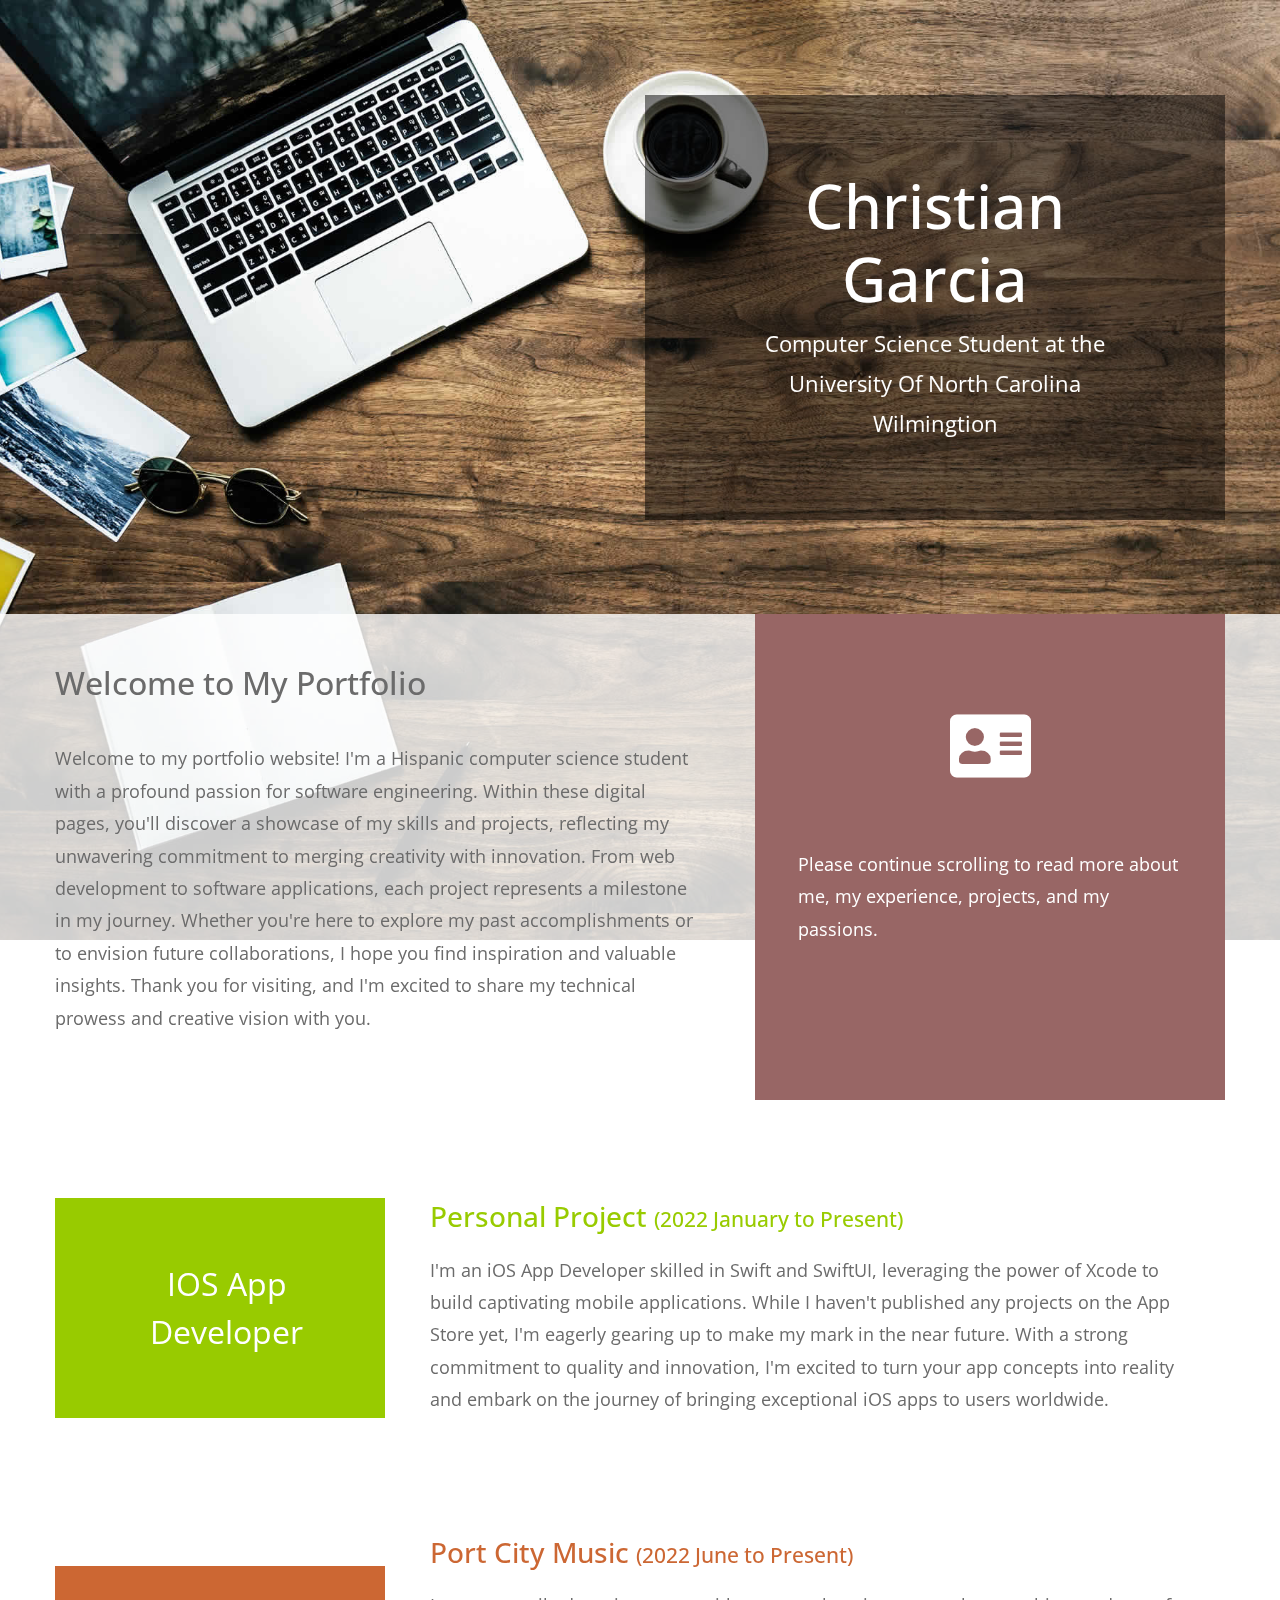
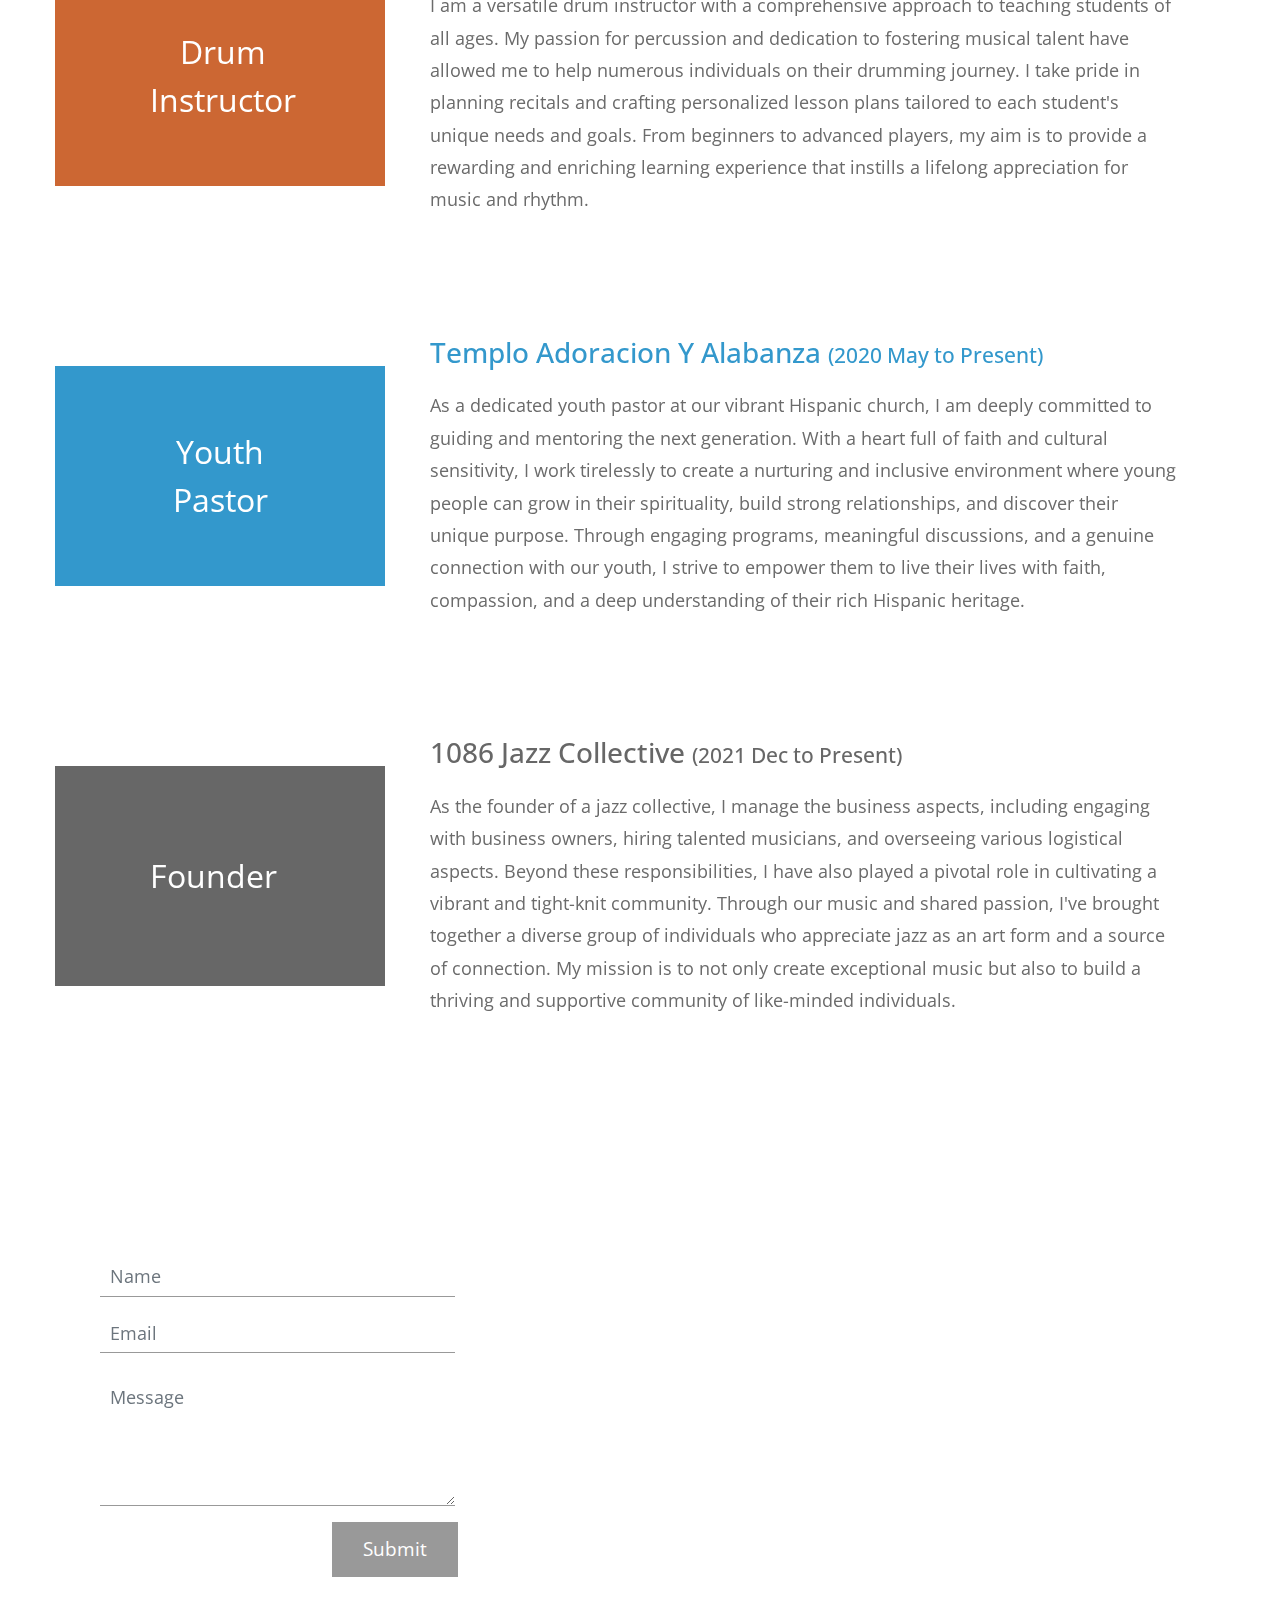
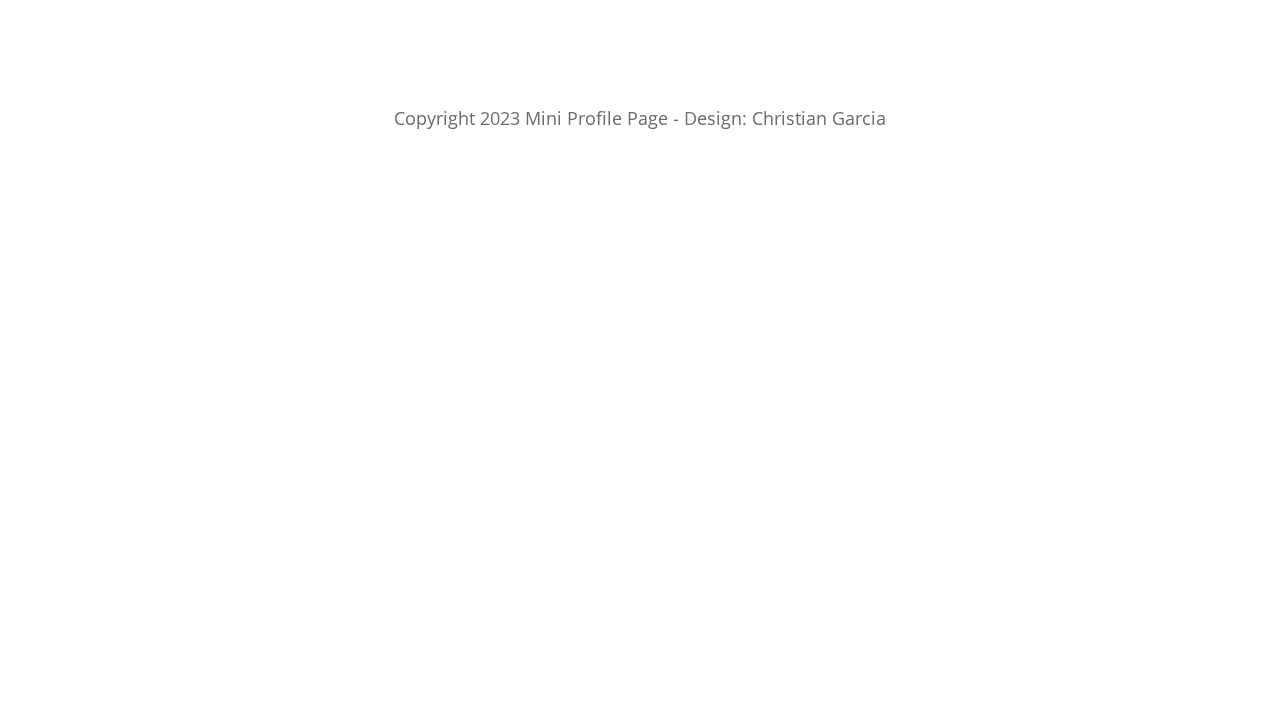
==== commit fe1f61c7: "Add files via upload" ====
--- a/index.html
+++ b/index.html
@@ -8,12 +8,8 @@
     <link rel="stylesheet" href="css/all.min.css" />
     <link rel="stylesheet" href="css/bootstrap.min.css" />
     <link rel="stylesheet" href="css/templatemo-style.css" />
-    <title>Mini Profile - Free Bootstrap CSS Template</title>
+    <title>Christian Garcia's Portfolio</title>
     
-<!--
-Mini Profile Template
-https://templatemo.com/tm-530-mini-profile
--->
   </head>
   <body>
     <!-- Welcome Section -->
@@ -135,94 +131,68 @@
     <!-- Contact section -->
     <div id="tmContact" class="parallax-window" data-parallax="scroll" data-image-src="img/mini-profile-bg-02.jpg">
       <div class="container-fluid">
-        <div class="row">
-          <div class="col-12">
-            <div class="tm-contact-items-container">
-              <div class="tm-contact-item">
-                <i class="fas fa-5x fa-briefcase tm-contact-item-icon"></i>
-                <p class="mb-0">
-                  I am hardworking and possess strong communication skills. Being bilingual, I easily connect with a diverse range of individuals. I'm approachable and collaborative, making me a pleasant and effective partner in our mission to create exceptional music and foster a supportive community.
-                </p>
-              </div>
-              <div class="tm-contact-item">
-                <i class="fas fa-5x fa-building tm-contact-item-icon"></i>
-                <p class="mb-0">
-                  I have strong skills in C#, Java, Swift, and Python, allowing me to develop applications, create iOS apps, and work on data analysis and automation projects with versatility and proficiency.
-                </p>
-              </div>
-
-              <div class="tm-contact-item">
-                <i class="fas fa-5x fa-balance-scale tm-contact-item-icon"></i>
-                <p class="mb-0">
-                  Recognized for my collaborative mindset, I approach problem-solving with a unique perspective, often uncovering innovative solutions. I'm resourceful when faced with challenges and adept at finding answers, making me a valuable and adaptable team member.
-                </p>
-              </div>
-            </div>
-          </div>
-        </div>
-
-        <div class="row">
-          <div class="col-12">
-            <form
-              action="index.html"
-              method="POST"
-              id="tmContactForm"
-              class="tm-bg-white-transparent"
-            >
-              <div class="form-group">
-                <input
-                  type="text"
-                  id="contact_name"
-                  name="contact_name"
-                  class="form-control rounded-0 border-top-0 border-right-0 border-left-0"
-                  placeholder="Name"
-                  required
-                />
-              </div>
-              <div class="form-group">
-                <input
-                  type="email"
-                  id="contact_email"
-                  name="contact_email"
-                  class="form-control rounded-0 border-top-0 border-right-0 border-left-0"
-                  placeholder="Email"
-                  required
-                />
-              </div>
-              <div class="form-group">
-                <textarea
-                  rows="4"
-                  id="contact_message"
-                  name="contact_message"
-                  class="form-control rounded-0 border-top-0 border-right-0 border-left-0"
-                  placeholder="Message"
-                  required
-                ></textarea>
-              </div>
-              <div class="text-center">
-                <button
-                  type="submit"
-                  class="btn tm-btn-submit rounded-0 text-white"
-                >
-                  Submit
-                </button>
-              </div>
-            </form>
-          </div>
-        </div>
-        <!-- row -->
-        <div class="row">
-          <footer class="col-12">
-            <p class="text-center tm-copyright-text">
-            Copyright 2023 Mini Profile Page 
-            
-            - Design: Christian Garcia</p>
-          </footer>
-        </div>
+          <div class="row">
+              <div class="col-12">
+                  <form
+                      action="process_form.php"
+                      method="POST"
+                      id="tmContactForm"
+                      class="tm-bg-white-transparent"
+                  >
+                      <div class="form-group">
+                          <input
+                              type="text"
+                              id="contact_name"
+                              name="contact_name"
+                              class="form-control rounded-0 border-top-0 border-right-0 border-left-0"
+                              placeholder="Name"
+                              required
+                          />
+                      </div>
+                      <div class="form-group">
+                          <input
+                              type="email"
+                              id="contact_email"
+                              name="contact_email"
+                              class="form-control rounded-0 border-top-0 border-right-0 border-left-0"
+                              placeholder="Email"
+                              required
+                          />
+                      </div>
+                      <div class="form-group">
+                          <textarea
+                              rows="4"
+                              id="contact_message"
+                              name="contact_message"
+                              class="form-control rounded-0 border-top-0 border-right-0 border-left-0"
+                              placeholder="Message"
+                              required
+                          ></textarea>
+                      </div>
+                      <div class="text-center">
+                          <button
+                              type="submit"
+                              class="btn tm-btn-submit rounded-0 text-white"
+                          >
+                              Submit
+                          </button>
+                      </div>
+                  </form>
+              </div>
+          </div>
+          <!-- row -->
+          <div class="row">
+              <footer class="col-12">
+                  <p class="text-center tm-copyright-text">
+                  Copyright 2023 Mini Profile Page 
+                  
+                  - Design: Christian Garcia</p>
+              </footer>
+          </div>
       </div>
       <!-- container -->
-    </div>
-    <!-- section -->
+  </div>
+  <!-- section -->
     <script src="js/jquery.min.js"></script>
     <script src="js/parallax.min.js"></script>
     <script>
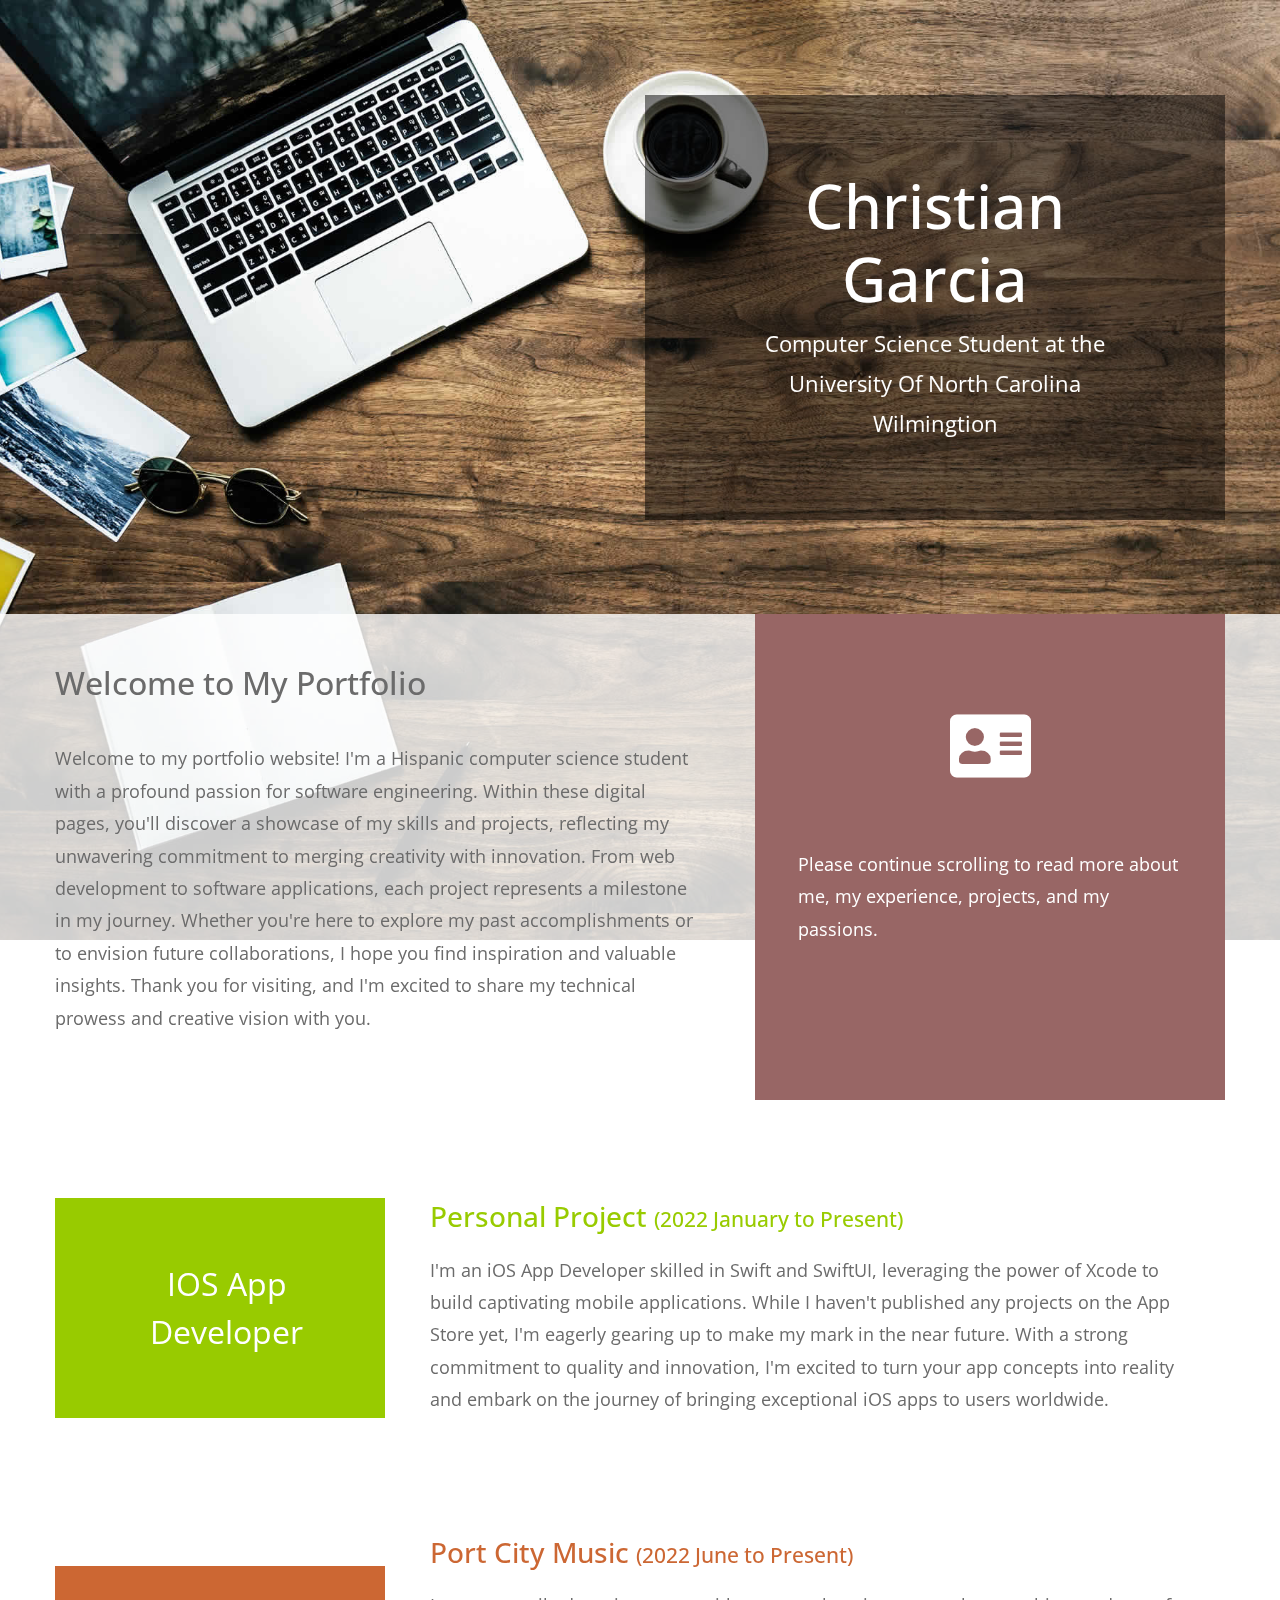
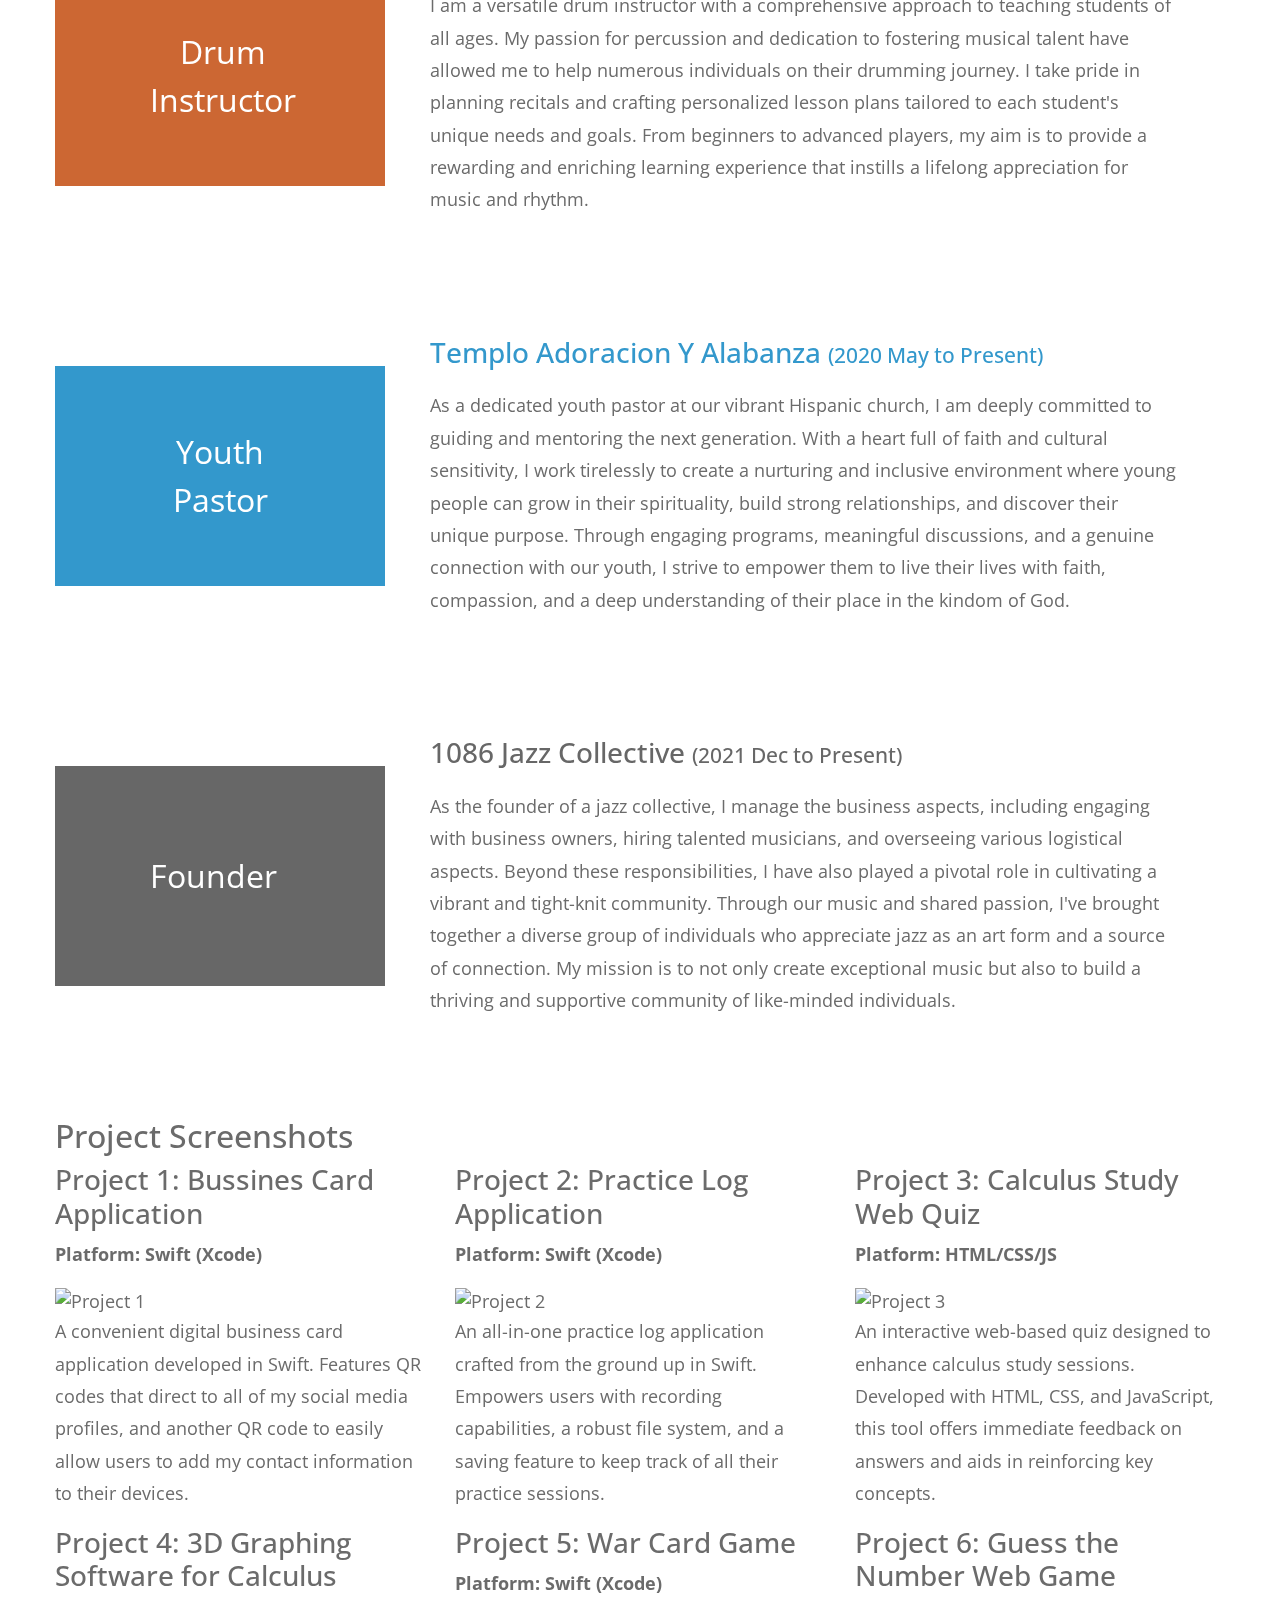
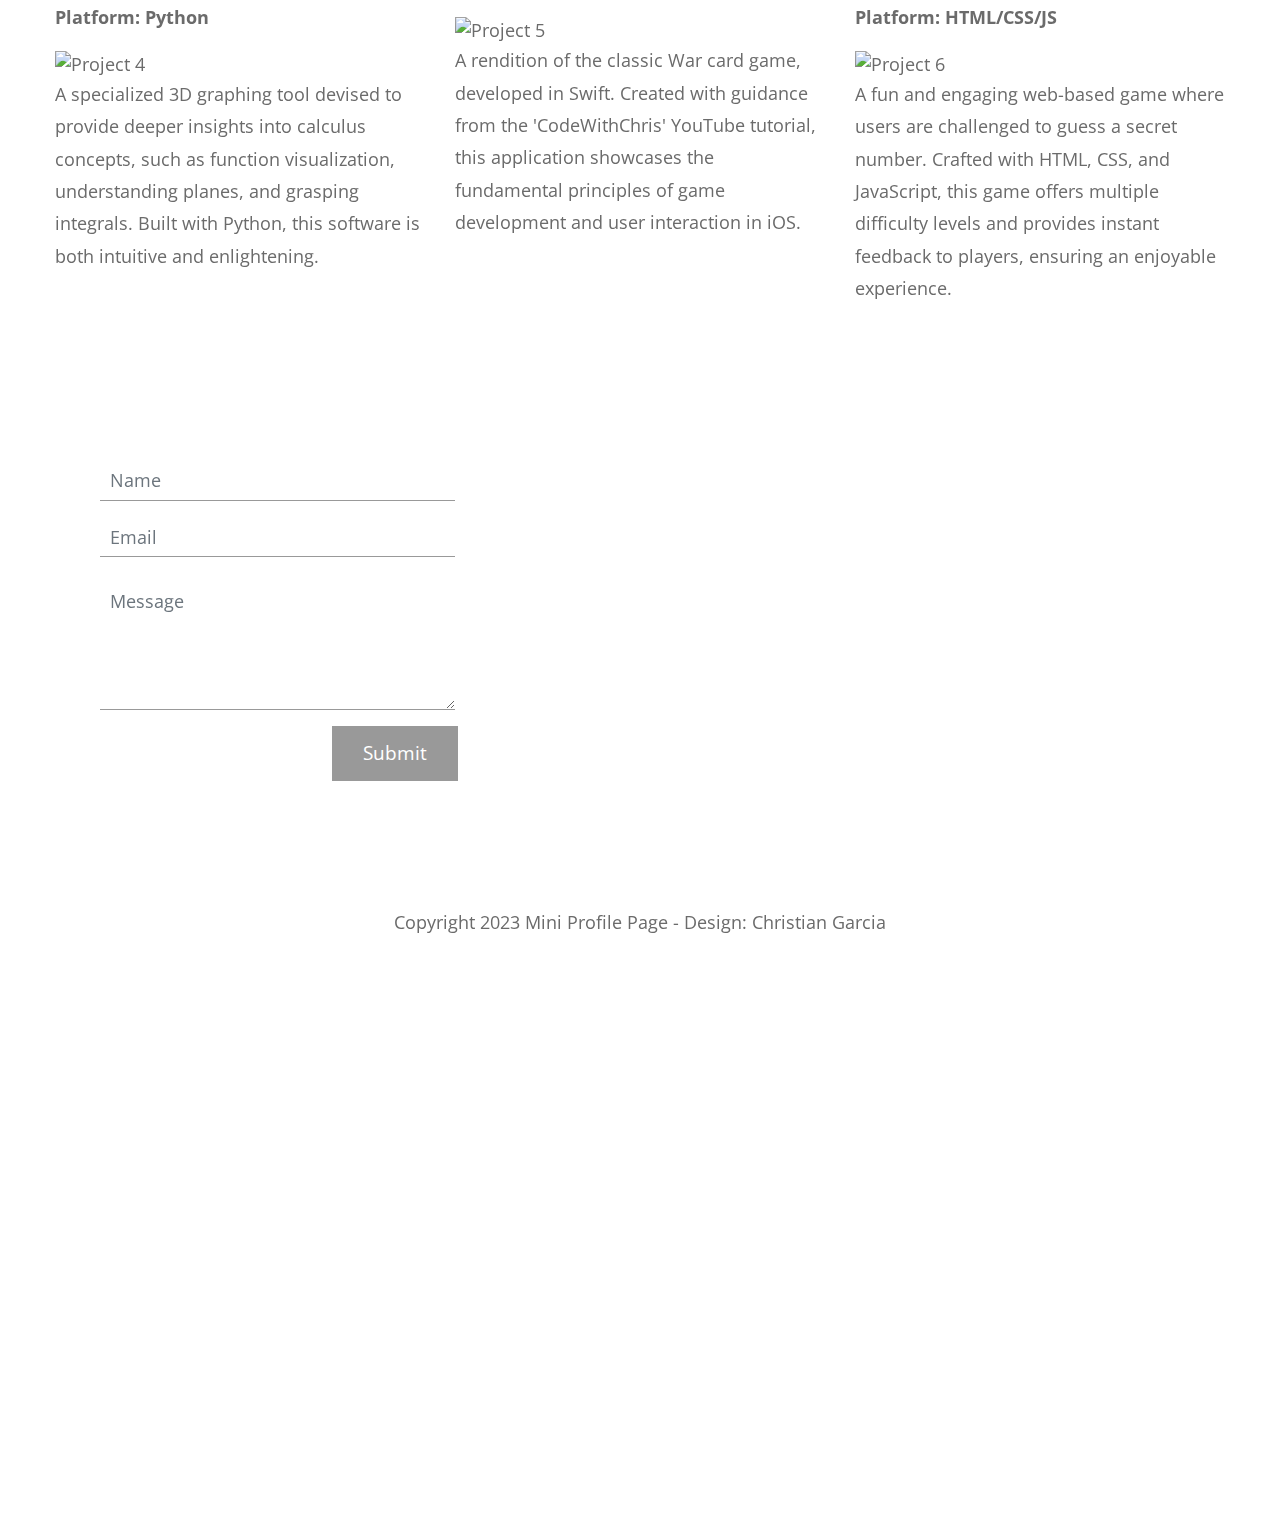
==== commit 516758fb: "Update index.html" ====
--- a/index.html
+++ b/index.html
@@ -101,7 +101,7 @@
                   <span class="tm-title-small">(2020 May to Present)</span>
                 </h3>
                 <p class="mb-0">
-                  As a dedicated youth pastor at our vibrant Hispanic church, I am deeply committed to guiding and mentoring the next generation. With a heart full of faith and cultural sensitivity, I work tirelessly to create a nurturing and inclusive environment where young people can grow in their spirituality, build strong relationships, and discover their unique purpose. Through engaging programs, meaningful discussions, and a genuine connection with our youth, I strive to empower them to live their lives with faith, compassion, and a deep understanding of their rich Hispanic heritage.
+                  As a dedicated youth pastor at our vibrant Hispanic church, I am deeply committed to guiding and mentoring the next generation. With a heart full of faith and cultural sensitivity, I work tirelessly to create a nurturing and inclusive environment where young people can grow in their spirituality, build strong relationships, and discover their unique purpose. Through engaging programs, meaningful discussions, and a genuine connection with our youth, I strive to empower them to live their lives with faith, compassion, and a deep understanding of their place in the kindom of God.
                 </p>
               </div>
             </div>
@@ -126,7 +126,78 @@
         </div>
       </div>
     </section>
-    <!-- End portfolio section -->
+    
+    <section id="tmProjectScreenshots">
+      <div class="container-fluid">
+          <div class="row">
+              <div class="col-12">
+                  <h2 class="tm-section-title">Project Screenshots</h2>
+              </div>
+          </div>
+          <div class="row">
+              <!-- Project 1 -->
+              <div class="col-md-4 ios-screenshot">
+                  <div class="tm-project-screenshot">
+                      <h3>Project 1: Bussines Card Application</h3>
+                      <p><strong>Platform: Swift (Xcode)</strong></p>
+                      <img src="img/project1.jpg" alt="Project 1" style="max-width: 100%; max-height: 200px;" />
+                      <p>A convenient digital business card application developed in Swift. Features QR codes that direct to all of my social media profiles, and another QR code to easily allow users to add my contact information to their devices.</p>
+                  </div>
+              </div>
+  
+              <!-- Project 2 -->
+              <div class="col-md-4 ios-screenshot">
+                  <div class="tm-project-screenshot">
+                      <h3>Project 2: Practice Log Application</h3>
+                      <p><strong>Platform: Swift (Xcode)</strong></p>
+                      <img src="img/project2.jpg" alt="Project 2" style="max-width: 100%; max-height: 200px;" />
+                      <p>An all-in-one practice log application crafted from the ground up in Swift. Empowers users with recording capabilities, a robust file system, and a saving feature to keep track of all their practice sessions.</p>
+                  </div>
+              </div>
+  
+              <!-- Project 3 -->
+              <div class="col-md-4">
+                  <div class="tm-project-screenshot">
+                      <h3>Project 3: Calculus Study Web Quiz</h3>
+                      <p><strong>Platform: HTML/CSS/JS</strong></p>
+                      <img src="img/project3.png" alt="Project 3" style="max-width: 100%; max-height: 200px;" />
+                      <p>An interactive web-based quiz designed to enhance calculus study sessions. Developed with HTML, CSS, and JavaScript, this tool offers immediate feedback on answers and aids in reinforcing key concepts.</p>
+                  </div>
+              </div>
+  
+              <!-- Project 4 -->
+              <div class="col-md-4">
+                  <div class="tm-project-screenshot">
+                      <h3>Project 4: 3D Graphing Software for Calculus</h3>
+                      <p><strong>Platform: Python</strong></p>
+                      <img src="img/project4.png" alt="Project 4" style="max-width: 100%; max-height: 200px;" />
+                      <p>A specialized 3D graphing tool devised to provide deeper insights into calculus concepts, such as function visualization, understanding planes, and grasping integrals. Built with Python, this software is both intuitive and enlightening.</p>
+                  </div>
+              </div>
+  
+              <!-- Project 5 -->
+              <div class="col-md-4 ios-screenshot">
+                  <div class="tm-project-screenshot">
+                      <h3>Project 5: War Card Game</h3>
+                      <p><strong>Platform: Swift (Xcode)</strong></p>
+                      <img src="img/project5.png" alt="Project 5" style="max-width: 100%; max-height: 200px;" />
+                      <p>A rendition of the classic War card game, developed in Swift. Created with guidance from the 'CodeWithChris' YouTube tutorial, this application showcases the fundamental principles of game development and user interaction in iOS.</p>
+                  </div>
+              </div>
+  
+              <!-- Project 6 -->
+              <div class="col-md-4">
+                  <div class="tm-project-screenshot">
+                      <h3>Project 6: Guess the Number Web Game</h3>
+                      <p><strong>Platform: HTML/CSS/JS</strong></p>
+                      <img src="img/project6.png" alt="Project 6" style="max-width: 100%; max-height: 200px;" />
+                      <p>A fun and engaging web-based game where users are challenged to guess a secret number. Crafted with HTML, CSS, and JavaScript, this game offers multiple difficulty levels and provides instant feedback to players, ensuring an enjoyable experience.</p>
+                  </div>
+              </div>
+          </div>
+      </div>
+  </section>
+  
 
     <!-- Contact section -->
     <div id="tmContact" class="parallax-window" data-parallax="scroll" data-image-src="img/mini-profile-bg-02.jpg">
@@ -229,4 +300,4 @@
       });
     </script>
   </body>
-</html>+</html>
--- a/css/templatemo-style.css
+++ b/css/templatemo-style.css
@@ -341,3 +341,33 @@
     padding: 25px;
   }
 }
+
+/* Mobile-specific styles within @media queries */
+@media (max-width: 768px) {
+  /* Styles for screens with a maximum width of 768px (e.g., mobile devices) */
+  
+  body {
+    font-size: 16px; /* Adjust font size for mobile */
+  }
+
+  /* Adjust margins and paddings for a better mobile layout */
+  .tm-brand-container {
+    padding: 45px; /* Increase padding for better spacing on mobile */
+  }
+
+  /* Adjust portfolio item layout for mobile */
+  .tm-portfolio-item {
+    flex-direction: column; /* Stack items vertically on mobile */
+  }
+
+  .tm-portfolio-name,
+  .tm-portfolio-description {
+    width: 100%; /* Make portfolio item content full width on mobile */
+  }
+
+  .tm-portfolio-description {
+    padding: 20px 30px; /* Adjust padding for mobile readability */
+  }
+
+  /* Add more mobile-specific styles here */
+}
